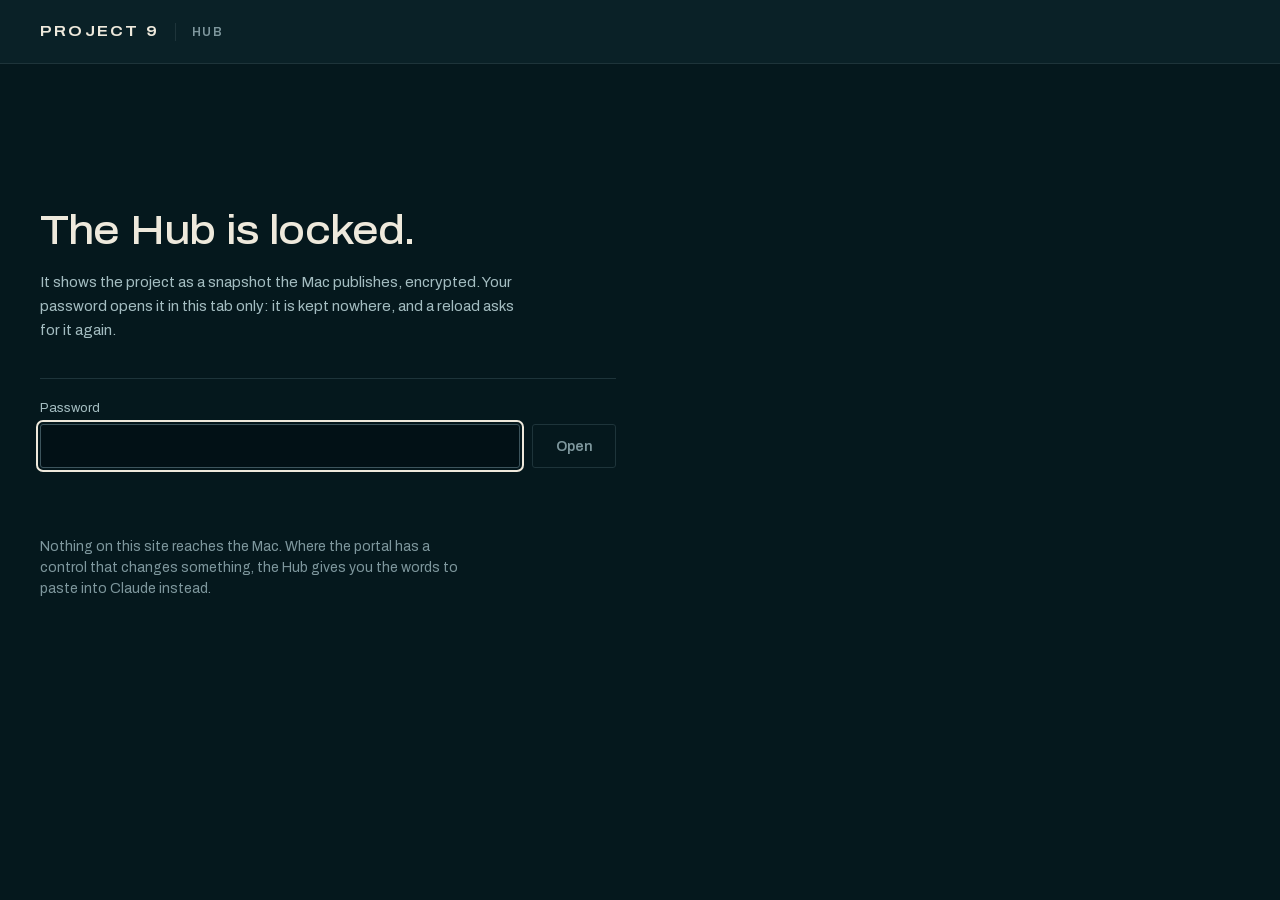
==== index.html @ afdf243c "Snapshot" ====
<!DOCTYPE html><html lang="en" class="hgs-qW_variable _78ed6G_variable"><head><meta charSet="utf-8"/><meta name="viewport" content="width=device-width, initial-scale=1"/><link rel="preload" href="/_next/static/media/53897e768d329f66-s.p.3t6q91iet4nsy.woff2" as="font" crossorigin="" type="font/woff2"/><link rel="preload" href="/_next/static/media/db545dba463279ae-s.p.1cp9-4nby68jc.woff2" as="font" crossorigin="" type="font/woff2"/><link rel="stylesheet" href="/_next/static/chunks/1y0lu0cxa2vn6.css" data-precedence="next"/><link rel="preload" as="script" fetchPriority="low" href="/_next/static/chunks/359_hc641qco7.js"/><script src="/_next/static/chunks/1sprwwo7b3nei.js" async=""></script><script src="/_next/static/chunks/0hztniv_ldvvz.js" async=""></script><script src="/_next/static/chunks/turbopack-2u1d16houkiyo.js" async=""></script><script src="/_next/static/chunks/2ngzwwqeitkk7.js" async=""></script><script src="/_next/static/chunks/3dd8td482qrr7.js" async=""></script><script src="/_next/static/chunks/1irrkbk91dotj.js" async=""></script><script src="/_next/static/chunks/3h-5w91hmt_3j.js" async=""></script><title>Project 9 Hub</title><meta name="robots" content="noindex, nofollow, nocache"/><meta name="googlebot" content="noindex, nofollow"/><meta name="next-size-adjust" content=""/><script src="/_next/static/chunks/0cz1d0mv5g_q7.js" noModule=""></script></head><body><div hidden=""><!--$--><!--/$--></div><!--$--><div class="hub-login"><header class="hub-login-bar"><span class="mark">PROJECT 9</span><span class="hub-login-kind">Hub</span></header><main class="hub-login-body"><h1 class="hub-login-title">The Hub is locked.</h1><p class="hub-login-lede">It shows the project as a snapshot the Mac publishes, encrypted. Your password opens it in this tab only: it is kept nowhere, and a reload asks for it again.</p><form class="hub-login-form"><div class="field"><label for="hub-password">Password</label><input id="hub-password" type="password" autofocus="" autoComplete="current-password" spellCheck="false" value=""/></div><button type="submit" class="btn hub-open" disabled="">Open</button></form><p id="hub-login-problem" class="hub-login-problem" role="alert"></p><p class="hub-login-foot">Nothing on this site reaches the Mac. Where the portal has a control that changes something, the Hub gives you the words to paste into Claude instead.</p></main></div><!--/$--><!--$--><!--/$--><script id="_R_">(globalThis["TURBOPACK"] || (globalThis["TURBOPACK"] = [])).push({"otherChunks":["static/chunks/359_hc641qco7.js","static/chunks/1sprwwo7b3nei.js","static/chunks/0hztniv_ldvvz.js"],"runtimeModuleIds":[94553]});</script><script src="/_next/static/chunks/359_hc641qco7.js" async=""></script><script>(self.__next_f=self.__next_f||[]).push([0])</script><script>self.__next_f.push([1,"1:\"$Sreact.fragment\"\n2:\"/_next/static/chunks/2ngzwwqeitkk7.js\"\n3:I[39756,[\"$2\"],\"default\"]\n4:I[37457,[\"$2\"],\"default\"]\n6:I[47257,[\"$2\"],\"ClientPageRoot\"]\n7:\"/_next/static/chunks/3dd8td482qrr7.js\"\n8:\"/_next/static/chunks/1irrkbk91dotj.js\"\n9:\"/_next/static/chunks/3h-5w91hmt_3j.js\"\na:I[31713,[\"$2\",\"$7\",\"$8\",\"$9\"],\"default\"]\nd:I[97367,[\"$2\"],\"OutletBoundary\"]\ne:\"$Sreact.suspense\"\n10:\"ViewportBoundary\"\n11:I[97367,[\"$2\"],\"$10\"]\n13:\"MetadataBoundary\"\n14:I[97367,[\"$2\"],\"$13\"]\n16:I[68027,[\"$2\"],\"default\",1]\n:HL[\"/_next/static/chunks/1y0lu0cxa2vn6.css\",\"style\"]\n:HL[\"/_next/static/media/53897e768d329f66-s.p.3t6q91iet4nsy.woff2\",\"font\",{\"crossOrigin\":\"\",\"type\":\"font/woff2\"}]\n:HL[\"/_next/static/media/db545dba463279ae-s.p.1cp9-4nby68jc.woff2\",\"font\",{\"crossOrigin\":\"\",\"type\":\"font/woff2\"}]\n5:[[\"children\",{\"s\":\"__PAGE__\",\"h\":512,\"d\":{\"r\":[\"$\",\"$1\",\"c\",{\"children\":[[\"$\",\"$L6\",null,{\"Component\":\"$a\",\"serverProvidedParams\":{\"searchParams\":{},\"params\":{},\"promises\":[\"$@b\",\"$@c\"]}}],[[\"$\",\"script\",\"script-0\",{\"src\":\"/_next/static/chunks/3dd8td482qrr7.js\",\"async\":true,\"nonce\":\"$undefined\"}],[\"$\",\"script\",\"script-1\",{\"src\":\"/_next/static/chunks/1irrkbk91dotj.js\",\"async\":true,\"nonce\":\"$undefined\"}],[\"$\",\"script\",\"script-2\",{\"src\":\"/_next/static/chunks/3h-5w91hmt_3j.js\",\"async\":true,\"nonce\":\"$undefined\"}]],[\"$\",\"$Ld\",null,{\"children\":[\"$\",\"$e\",null,{\"name\":\"Next.MetadataOutlet\",\"children\":\"$@f\"}]}]]}],\"p\":false,\"v\":null}}]]\n0:{\"P\":null,\"c\":[\"\",\"\"],\"q\":\"\",\"i\":false,\"t\":{\"t\":{\"s\":\"\",\"h\":528,\"d\":{\"r\":[\"$\",\"$1\",\"c\",{\"children\":[[[\"$\",\"link\",\"0\",{\"rel\":\"stylesheet\",\"href\":\"/_next/static/chunks/1y0lu0cxa2vn6.css\",\"precedence\":\"next\",\"crossOrigin\":\"$undefined\",\"nonce\":\"$undefined\"}],[\"$\",\"script\",\"script-0\",{\"src\":\"/_next/static/chunks/2ngzwwqeitkk7.js\",\"async\":true,\"nonce\":\"$undefined\"}]],[\"$\",\"html\",null,{\"lang\":\"en\",\"className\":\"hgs-qW_variable _78ed6G_variable\",\"children\":[\"$\",\"body\",null,{\"children\":[\"$\",\"$L3\",null,{\"parallelRouterKey\":\"children\",\"error\":\"$undefined\",\"errorStyles\":\"$undefined\",\"errorScripts\":\"$undefined\",\"template\":[\"$\",\"$L4\",null,{}],\"templateStyles\":\"$undefined\",\"templateScripts\":\"$undefined\",\"notFound\":[[[\"$\",\"title\",null,{\"children\":\"404: This page could not be found.\"}],[\"$\",\"div\",null,{\"style\":{\"fontFamily\":\"system-ui,\\\"Segoe UI\\\",Roboto,Helvetica,Arial,sans-serif,\\\"Apple Color Emoji\\\",\\\"Segoe UI Emoji\\\"\",\"height\":\"100vh\",\"textAlign\":\"center\",\"display\":\"flex\",\"flexDirection\":\"column\",\"alignItems\":\"center\",\"justifyContent\":\"center\"},\"children\":[\"$\",\"div\",null,{\"children\":[[\"$\",\"style\",null,{\"dangerouslySetInnerHTML\":{\"__html\":\"body{color:#000;background:#fff;margin:0}.next-error-h1{border-right:1px solid rgba(0,0,0,.3)}@media (prefers-color-scheme:dark){body{color:#fff;background:#000}.next-error-h1{border-right:1px solid rgba(255,255,255,.3)}}\"}}],[\"$\",\"h1\",null,{\"className\":\"next-error-h1\",\"style\":{\"display\":\"inline-block\",\"margin\":\"0 20px 0 0\",\"padding\":\"0 23px 0 0\",\"fontSize\":24,\"fontWeight\":500,\"verticalAlign\":\"top\",\"lineHeight\":\"49px\"},\"children\":404}],[\"$\",\"div\",null,{\"style\":{\"display\":\"inline-block\"},\"children\":[\"$\",\"h2\",null,{\"style\":{\"fontSize\":14,\"fontWeight\":400,\"lineHeight\":\"49px\",\"margin\":0},\"children\":\"This page could not be found.\"}]}]]}]}]],[]],\"forbidden\":\"$undefined\",\"unauthorized\":\"$undefined\"}]}]}]]}],\"p\":false,\"v\":null},\"c\":\"$Q5\"},\"h\":{\"r\":[\"$\",\"$1\",\"h\",{\"children\":[null,[\"$\",\"$L11\",null,{\"children\":\"$L12\"}],[\"$\",\"$L14\",null,{\"children\":[[\"$\",\"div\",null,{\"hidden\":true,\"children\":[\"$\",\"$e\",null,{\"name\":\"Next.Metadata\",\"children\":\"$L15\"}]}],null]}],[\"$\",\"meta\",null,{\"name\":\"next-size-adjust\",\"content\":\"\"}]]}],\"p\":false,\"v\":null}},\"m\":\"$undefined\",\"G\":[\"$16\",[[\"$\",\"link\",\"0\",{\"rel\":\"stylesheet\",\"href\":\"/_next/static/chunks/1y0lu0cxa2vn6.css\",\"precedence\":\"next\",\"crossOrigin\":\"$undefined\",\"nonce\":\"$undefined\"}]]],\"S\":true,\"r\":\"$undefined\",\"s\":\"$undefined\",\"a\":\"$undefined\",\"l\":\"$undefined\",\"p\":\"$undefined\",\"d\":\"$undefined\",\"b\":\"naLNfAwuNAhOZb008XaHN\"}\nb:{}\nc:\"$5:0:1:d:r:props:children:0:props:serverProvidedParams:params\"\n12:[[\"$\",\"meta\",\"0\",{\"charSet\":\"utf-8\"}],[\"$\",\"meta\",\"1\",{\"name\":\"viewport\",\"content\":\"width=device-width, initial-scale=1\"}]]\nf:null\n15:[[\"$\",\"title\",\"0\",{\"children\":\"Project 9 Hub\"}],[\"$\",\"meta\",\"1\",{\"name\":\"robots\",\"content\":\"noindex, nofollow, nocache\"}],[\"$\",\"meta\",\"2\",{\"name\":\"googlebot\",\"content\":\"noindex, nofollow\"}]]\n"])</script></body></html>
---- _next/static/chunks/1y0lu0cxa2vn6.css ----
@font-face{font-family:Archivo;font-style:normal;font-weight:100 900;font-stretch:62% 125%;font-display:swap;src:url(../media/2e482247ef29dcb9-s.3gj6ciom31zjc.woff2)format("woff2");unicode-range:U+102-103,U+110-111,U+128-129,U+168-169,U+1A0-1A1,U+1AF-1B0,U+300-301,U+303-304,U+308-309,U+323,U+329,U+1EA0-1EF9,U+20AB}@font-face{font-family:Archivo;font-style:normal;font-weight:100 900;font-stretch:62% 125%;font-display:swap;src:url(../media/068feab4deafcd0f-s.0_kz_z3o_slvt.woff2)format("woff2");unicode-range:U+100-2BA,U+2BD-2C5,U+2C7-2CC,U+2CE-2D7,U+2DD-2FF,U+304,U+308,U+329,U+1D00-1DBF,U+1E00-1E9F,U+1EF2-1EFF,U+2020,U+20A0-20AB,U+20AD-20C4,U+2113,U+2C60-2C7F,U+A720-A7FF}@font-face{font-family:Archivo;font-style:normal;font-weight:100 900;font-stretch:62% 125%;font-display:swap;src:url(../media/db545dba463279ae-s.p.1cp9-4nby68jc.woff2)format("woff2");unicode-range:U+??,U+131,U+152-153,U+2BB-2BC,U+2C6,U+2DA,U+2DC,U+304,U+308,U+329,U+2000-206F,U+20AC,U+2122,U+2191,U+2193,U+2212,U+2215,U+FEFF,U+FFFD}@font-face{font-family:Archivo Fallback;src:local(Arial);ascent-override:88.96%;descent-override:21.28%;line-gap-override:0.0%;size-adjust:98.7%}.hgs-qW_className{font-family:Archivo,Archivo Fallback;font-style:normal}.hgs-qW_variable{--font-ui:"Archivo", "Archivo Fallback"}
@font-face{font-family:JetBrains Mono;font-style:normal;font-weight:100 800;font-display:swap;src:url(../media/258bd0ab5fdd762a-s.2f7nqdagzwx2-.woff2)format("woff2");unicode-range:U+460-52F,U+1C80-1C8A,U+20B4,U+2DE0-2DFF,U+A640-A69F,U+FE2E-FE2F}@font-face{font-family:JetBrains Mono;font-style:normal;font-weight:100 800;font-display:swap;src:url(../media/99a2019bdfa8519b-s.176arc174-8zp.woff2)format("woff2");unicode-range:U+301,U+400-45F,U+490-491,U+4B0-4B1,U+2116}@font-face{font-family:JetBrains Mono;font-style:normal;font-weight:100 800;font-display:swap;src:url(../media/44e0cb21b0d052b7-s.0bp8oijd_gu96.woff2)format("woff2");unicode-range:U+370-377,U+37A-37F,U+384-38A,U+38C,U+38E-3A1,U+3A3-3FF}@font-face{font-family:JetBrains Mono;font-style:normal;font-weight:100 800;font-display:swap;src:url(../media/f9cd5a77d065db98-s.1fby2rem9ngyr.woff2)format("woff2");unicode-range:U+102-103,U+110-111,U+128-129,U+168-169,U+1A0-1A1,U+1AF-1B0,U+300-301,U+303-304,U+308-309,U+323,U+329,U+1EA0-1EF9,U+20AB}@font-face{font-family:JetBrains Mono;font-style:normal;font-weight:100 800;font-display:swap;src:url(../media/954d21e04331b2ae-s.0vfdmo25voy_0.woff2)format("woff2");unicode-range:U+100-2BA,U+2BD-2C5,U+2C7-2CC,U+2CE-2D7,U+2DD-2FF,U+304,U+308,U+329,U+1D00-1DBF,U+1E00-1E9F,U+1EF2-1EFF,U+2020,U+20A0-20AB,U+20AD-20C4,U+2113,U+2C60-2C7F,U+A720-A7FF}@font-face{font-family:JetBrains Mono;font-style:normal;font-weight:100 800;font-display:swap;src:url(../media/53897e768d329f66-s.p.3t6q91iet4nsy.woff2)format("woff2");unicode-range:U+??,U+131,U+152-153,U+2BB-2BC,U+2C6,U+2DA,U+2DC,U+304,U+308,U+329,U+2000-206F,U+20AC,U+2122,U+2191,U+2193,U+2212,U+2215,U+FEFF,U+FFFD}@font-face{font-family:JetBrains Mono Fallback;src:local(Arial);ascent-override:75.79%;descent-override:22.29%;line-gap-override:0.0%;size-adjust:134.59%}._78ed6G_className{font-family:JetBrains Mono,JetBrains Mono Fallback;font-style:normal}._78ed6G_variable{--font-mono:"JetBrains Mono", "JetBrains Mono Fallback"}
:root{--deck:#05181d;--deck-raised:#0a2127;--deck-sunk:#021116;--rule:#1e343a;--rule-strong:#3c545c;--ink:#eee9dc;--ink-2:#a4bdc1;--ink-3:#7e979d;--brass:#e6b557;--signal:#61eadf;--go:#89dea1;--coral:#ff786a;--bench:#77adc9;--brass-wash:#e6b5571a;--go-wash:#89dea11f;--coral-wash:#ff786a24;--veil:#ffffff0a;--veil-strong:#ffffff14;--ease:cubic-bezier(.16, 1, .3, 1);--bar:4rem;--gutter:2.5rem;--lightningcss-light: ;--lightningcss-dark:initial;color-scheme:dark}@supports (color:lab(0% 0 0)){:root{--deck:lab(6.8405% -5.72213 -6.26358);--deck-raised:lab(11.0907% -7.59466 -7.06673);--deck-sunk:lab(4.15105% -3.74855 -4.52243);--rule:lab(20.1403% -7.52454 -6.89949);--rule-strong:lab(34.077% -8.1334 -7.40327);--ink:lab(92.5495% .0293553 6.9167);--ink-2:lab(74.7172% -8.25009 -5.03043);--ink-3:lab(60.7889% -8.42258 -6.04823);--brass:lab(76.935% 10.681 53.9104);--signal:lab(85.1583% -40.8431 -6.56406);--go:lab(81.8432% -36.6979 21.7513);--coral:lab(67.0769% 52.5252 34.3715);--bench:lab(67.6955% -12.8153 -20.4393);--brass-wash:lab(76.935% 10.681 53.9104/.1);--go-wash:lab(81.8432% -36.6979 21.7513/.12);--coral-wash:lab(67.0769% 52.5252 34.3715/.14);--veil:lab(100% 0 0/.04);--veil-strong:lab(100% 0 0/.08)}}*,:before,:after{box-sizing:border-box}html{font-size:16px}body{background:var(--deck);min-height:100dvh;color:var(--ink);font:400 .875rem/1.5 var(--font-ui), system-ui, sans-serif;font-variant-numeric:tabular-nums lining-nums;-webkit-font-smoothing:antialiased;caret-color:var(--brass);scrollbar-color:var(--rule-strong) transparent;margin:0}::selection{background:var(--brass);color:var(--deck)}h1,h2,h3,p,ul,ol,pre,table,figure{margin:0}ul,ol{padding:0;list-style:none}button{font:inherit;color:inherit;cursor:pointer;background:0 0;border:0;padding:0}a{color:inherit;-webkit-text-decoration-color:var(--rule-strong);text-decoration-color:var(--rule-strong);text-underline-offset:.2em}a:hover{text-decoration-color:currentColor}:focus-visible{outline:2px solid var(--ink);outline-offset:2px;border-radius:2px}.mono{font-family:var(--font-mono), ui-monospace, monospace;font-size:.8125rem}.bar{z-index:10;height:var(--bar);background:var(--deck-raised);border-bottom:1px solid var(--rule);grid-template-columns:11rem 1fr 12rem;display:grid;position:sticky;top:0}.mark{padding-left:var(--gutter);letter-spacing:.16em;white-space:nowrap;align-items:center;font-size:.875rem;font-weight:700;font-stretch:118%;display:flex}.door-name .short,.door-state .short{display:none}.doors{grid-template-columns:repeat(6,minmax(0,1fr));display:grid;position:relative}.door{text-align:left;border-left:1px solid var(--rule);color:var(--ink-2);min-width:0;transition:background-color .16s var(--ease), color .16s var(--ease);flex-direction:column;justify-content:center;gap:.1rem;padding:0 1.25rem;display:flex}.door:last-of-type{border-right:1px solid var(--rule)}.door:hover{background:var(--veil);color:var(--ink)}.door[aria-selected=true]{color:var(--ink);background:var(--deck)}.door-name{letter-spacing:.11em;text-transform:uppercase;white-space:nowrap;font-size:.8125rem;font-weight:650}.door-state{color:var(--ink-3);white-space:nowrap;text-overflow:ellipsis;align-items:center;gap:.45rem;font-size:.8125rem;display:flex;overflow:hidden}.door[aria-selected=true] .door-state{color:var(--ink-2)}.door-key{color:var(--ink-3);margin-left:auto;font-size:.6875rem;font-weight:500}.door-top{align-items:baseline;display:flex}.marker{background:var(--ink);width:16.6667%;height:2px;transform:translateX(calc(var(--at) * 100%));transition:transform .28s var(--ease);position:absolute;bottom:-1px;left:0}.clock{padding-right:var(--gutter);color:var(--ink-2);white-space:nowrap;flex-direction:column;justify-content:center;align-items:flex-end;font-size:.8125rem;line-height:1.35;display:flex}.clock strong{color:var(--ink);margin-right:.35rem;font-size:.9375rem;font-weight:600}.dot{background:var(--ink-3);border-radius:50%;flex:none;width:.5rem;height:.5rem}.dot.brass{background:var(--brass)}.dot.go{background:var(--go)}.dot.coral{background:var(--coral);box-shadow:0 0 .5rem .05rem #ff786a8c;box-shadow:0 0 .5rem .05rem lab(67.0769% 52.5252 34.3715/.55)}.dot.live{background:var(--signal);animation:2.4s ease-in-out infinite pulse;box-shadow:0 0 .6rem .1rem #61eadf99;box-shadow:0 0 .6rem .1rem lab(85.1583% -40.8431 -6.56406/.6)}@keyframes pulse{50%{opacity:.45}}.deck{min-height:calc(100dvh - var(--bar));padding:2rem var(--gutter) 2.5rem;animation:cross .28s var(--ease)}.deck[data-from=left]{--shift:-3rem}.deck[data-from=right]{--shift:3rem}@keyframes cross{0%{transform:translateX(var(--shift,0));opacity:.35}}.h{letter-spacing:.1em;text-transform:uppercase;color:var(--ink);border-bottom:1px solid var(--rule);align-items:baseline;gap:.75rem;padding-bottom:.6rem;font-size:.8125rem;font-weight:650;display:flex}.h .count{letter-spacing:0;text-transform:none;color:var(--ink-3);font-weight:500}.h .aside{letter-spacing:0;text-transform:none;color:var(--ink-3);margin-left:auto;font-weight:400}.quiet{color:var(--ink-3)}.empty{color:var(--ink-2);text-wrap:pretty;max-width:62ch;padding:.9rem 0}.problem{border:1px solid var(--coral);background:var(--coral-wash);max-width:70ch;padding:1rem 1.25rem}.problem strong{color:var(--coral)}.tag{letter-spacing:.1em;text-transform:uppercase;white-space:nowrap;border:1px solid;border-radius:2px;align-items:center;height:1.375rem;padding:0 .5rem;font-size:.6875rem;font-weight:650;display:inline-flex}.tag.brass{color:var(--brass);background:var(--brass-wash)}.tag.go{color:var(--go);background:var(--go-wash)}.tag.coral{color:var(--coral);background:var(--coral-wash)}.tag.sim{color:var(--brass);border-style:dashed}.tag.live{color:var(--signal)}.tag.plain{color:var(--ink-2);border-color:var(--rule-strong)}.btn{border:1px solid var(--rule-strong);height:2.25rem;color:var(--ink);transition:background-color .15s var(--ease), border-color .15s var(--ease);border-radius:3px;justify-content:center;align-items:center;padding:0 .9rem;font-size:.8125rem;font-weight:600;display:inline-flex}.btn:hover{background:var(--veil);border-color:var(--ink-2)}.btn:active{background:var(--veil-strong)}.btn:disabled{color:var(--ink-3);border-color:var(--rule);cursor:default;background:0 0}.btn.small{height:1.75rem;padding:0 .6rem;font-size:.75rem}.btn[aria-pressed=true]{background:var(--ink);color:var(--deck);border-color:var(--ink)}table.t{border-collapse:collapse;width:100%}.t th,.t td{border-bottom:1px solid var(--rule);white-space:nowrap;text-align:left;padding:.5rem .75rem}.t th{letter-spacing:.04em;color:var(--ink-3);padding-top:.55rem;padding-bottom:.45rem;font-size:.75rem;font-weight:500}.t th:first-child,.t td:first-child{padding-left:0}.t th:last-child,.t td:last-child{padding-right:0}.t .r{text-align:right}.t tbody tr:hover td{background:var(--veil)}.t .wrap{white-space:normal;min-width:15rem}.t .soft{white-space:normal}.scroll-x{overflow-x:auto}.up{color:var(--go)}.down{color:var(--coral)}.band{margin:-2rem calc(-1 * var(--gutter)) 2rem;padding:.55rem var(--gutter);border-bottom:1px dashed var(--brass);background:var(--brass-wash);color:var(--ink);align-items:center;gap:.75rem;display:flex}.band.live{border-bottom:1px solid var(--signal);background:#61eadf14;background:lab(85.1583% -40.8431 -6.56406/.08)}.money-top{grid-template-columns:minmax(22rem,5fr) minmax(0,7fr);align-items:end;gap:3.5rem;padding:1rem 0 3.25rem;display:grid}.label-row{align-items:center;gap:.75rem;display:flex}.pnl-head{margin-bottom:.6rem}.label{letter-spacing:.1em;text-transform:uppercase;color:var(--ink-2);font-size:.8125rem;font-weight:600}.balance{flex-wrap:wrap;align-items:baseline;gap:.9rem;margin-top:.4rem;display:flex}.balance-figure{letter-spacing:-.035em;font-size:5.25rem;font-weight:500;font-stretch:112%;line-height:1}.balance-unit{color:var(--ink-2);font-size:1.25rem;font-weight:500}.no-figure{letter-spacing:-.02em;text-wrap:balance;margin-top:.5rem;font-size:2.5rem;font-weight:500;font-stretch:116%;line-height:1.15}.pnl{border-top:1px solid var(--rule);border-bottom:1px solid var(--rule);grid-template-columns:repeat(4,1fr);display:grid}.pnl>div{border-left:1px solid var(--rule);min-width:0;padding:1rem 1.25rem}.pnl>div:first-child{border-left:0;padding-left:0}.pnl-amount{letter-spacing:-.02em;white-space:nowrap;margin-top:.35rem;font-size:2rem;font-weight:500;font-stretch:108%;line-height:1.15}.pnl-share{margin-top:.1rem;font-size:.9375rem}.pnl-none{color:var(--ink-3);margin-top:.6rem;font-size:1.0625rem}.money-tables{grid-template-columns:minmax(0,1.15fr) minmax(0,1fr) minmax(0,1fr);gap:2.5rem;display:grid}.as-of{color:var(--ink-2);flex-wrap:wrap;align-items:baseline;gap:.35rem .75rem;margin-top:.6rem;display:flex}.pnl-note{letter-spacing:0;text-transform:none;color:var(--ink-3);margin-left:.75rem;font-weight:400}.pnl-span{color:var(--ink-3);min-height:1.125rem;margin-top:.3rem;font-size:.75rem}.money-accounts{margin-bottom:2.5rem}.accounts td{vertical-align:top}.accounts .account-name{font-weight:600}.accounts .note{color:var(--ink-3);max-width:64ch;margin-top:.15rem;font-size:.8125rem;line-height:1.45;display:block}.cycle{flex-wrap:wrap;align-items:baseline;gap:.15rem .7rem;display:flex}.kinds{vertical-align:middle;flex-wrap:wrap;gap:.35rem;margin-left:.6rem;display:inline-flex}.kinds .tag{height:1.25rem}.account-head{flex-wrap:wrap;align-items:center;gap:.3rem .6rem;display:flex}.account-head .kinds{margin-left:0}.table-note{color:var(--ink-3);text-wrap:pretty;max-width:62ch;margin-top:.6rem;font-size:.8125rem}.money-tests{margin-top:3rem}.tests-lede{color:var(--ink-2);text-wrap:pretty;max-width:78ch;padding:.9rem 0 .4rem}.money-tests-grid{grid-template-columns:minmax(0,7fr) minmax(0,5fr);align-items:start;gap:2.5rem;display:grid}.night{grid-template-columns:21rem minmax(0,1fr);align-items:start;gap:3rem;display:grid}.night.with-diff{grid-template-columns:minmax(0,1fr) minmax(0,1.15fr);gap:2.5rem}.night.with-diff>.stack:first-child{display:none}.stack>*+*{margin-top:2.25rem}.standby{border-top:1px solid var(--rule);border-bottom:1px solid var(--rule);margin-inline:-.75rem;padding:1.1rem .75rem 1.25rem}.standby[data-armed=true]{border-top:2px solid var(--brass);background:var(--brass-wash);padding-top:calc(1.1rem - 1px)}.standby-row{justify-content:space-between;align-items:center;gap:1rem;display:flex}.standby-title{letter-spacing:-.01em;font-size:1.375rem;font-weight:600;font-stretch:114%}.switch{border:1px solid var(--rule-strong);background:var(--deck-sunk);width:3.5rem;height:2rem;transition:background-color .18s var(--ease), border-color .18s var(--ease);border-radius:3px;flex:none;position:relative}.switch:after{content:"";background:var(--ink-2);width:1.5rem;height:1.5rem;transition:transform .18s var(--ease), background-color .18s var(--ease);border-radius:2px;position:absolute;top:.1875rem;left:.1875rem}.switch[aria-checked=true]{background:var(--brass);border-color:var(--brass)}.switch[aria-checked=true]:after{background:var(--deck);transform:translate(1.5rem)}.switch:disabled{opacity:.5;cursor:default}.standby p{color:var(--ink-2);text-wrap:pretty;margin-top:.75rem}.standby .actions{flex-wrap:wrap;gap:.5rem;margin-top:1rem;display:flex}.list li{border-bottom:1px solid var(--rule);gap:.6rem;padding:.6rem 0;display:flex}.list li .dot{margin-top:.45rem}.list li>span{overflow-wrap:anywhere;min-width:0}.backlog strong{font-weight:650}.night .shift-live{color:var(--ink-2);text-wrap:pretty;align-items:flex-start;gap:.5rem;max-width:62ch;margin-top:.6rem;display:flex}.night .shift-live .dot{margin-top:.4rem}.box{border:1px solid var(--rule-strong);border-radius:2px;flex:none;width:.875rem;height:.875rem;margin-top:.25rem}.timeline{gap:.5rem;padding:.9rem 0 1.1rem;display:flex;overflow-x:auto}.night-stop{text-align:left;border:1px solid var(--rule);min-width:7.5rem;color:var(--ink-2);transition:border-color .15s var(--ease), background-color .15s var(--ease);border-radius:3px;flex:none;padding:.55rem .75rem}.night-stop:hover{border-color:var(--ink-2)}.night-stop[aria-pressed=true]{border-color:var(--ink);color:var(--ink);background:var(--veil)}.night-stop strong{color:var(--ink);font-size:.9375rem;font-weight:600;display:block}.night .deck-title{text-wrap:balance;max-width:40ch}details.well{border:1px solid var(--rule)}details.well summary{cursor:pointer;padding:.6rem .9rem;font-size:.8125rem;font-weight:600}details.well summary:hover{background:var(--veil)}pre.well,details.well pre{background:var(--deck-sunk);font-family:var(--font-mono), ui-monospace, monospace;color:var(--ink-2);tab-size:4;padding:.9rem 1rem;font-size:.78125rem;line-height:1.55;overflow:auto}.diff{scroll-margin-top:calc(var(--bar) + 1rem);top:calc(var(--bar) + 2rem);max-height:calc(100dvh - var(--bar) - 4rem);border:1px solid var(--rule);flex-direction:column;display:flex;position:sticky}.diff header{border-bottom:1px solid var(--rule);background:var(--deck-raised);align-items:center;gap:.75rem;padding:.6rem .9rem;display:flex}.diff header strong{text-overflow:ellipsis;white-space:nowrap;font-weight:600;overflow:hidden}.diff header .btn{margin-left:auto}.diff pre{border:0;flex:1;margin:0}.diff .add{color:var(--go);background:var(--go-wash);display:block}.diff .del{color:var(--coral);background:var(--coral-wash);display:block}.diff .hunk{color:var(--ink-3);display:block}.diff .file{color:var(--ink);font-weight:600;display:block}.report{max-width:72ch;color:var(--ink);overflow-wrap:anywhere;font-size:.9375rem;line-height:1.65}.report>*+*{margin-top:.9rem}.report h1,.report h2,.report h3{margin-top:1.75rem;font-size:1.0625rem;font-weight:650}.report ol,.report ul{padding-left:1.4rem}.report ol{list-style:decimal}.report ul{list-style:outside}.report li+li{margin-top:.35rem}.report li::marker{color:var(--ink-3)}.report code,.backlog code{font-family:var(--font-mono), ui-monospace, monospace;background:var(--deck-sunk);border-radius:2px;padding:.1em .35em;font-size:.85em}.report table{border-collapse:collapse}.report th,.report td{border-bottom:1px solid var(--rule);text-align:left;padding:.4rem .9rem .4rem 0}.fixture-note{z-index:20;background:var(--coral);color:var(--deck);letter-spacing:.06em;padding:.4rem .7rem;font-size:.75rem;font-weight:700;position:fixed;bottom:1rem;right:1rem}.skeleton{background:var(--rule);border-radius:2px;width:14rem;max-width:60%;height:1rem;animation:1.6s ease-in-out infinite pulse}@media (max-width:1380px){.money-tables{grid-template-columns:minmax(0,1fr) minmax(0,1fr)}.money-tables>section{grid-column:1}.money-tables>section:last-child{grid-area:1/2/span 2}.balance-figure{font-size:4.5rem}}@media (max-width:1180px){:root{--gutter:1.5rem}.bar{grid-template-columns:8.5rem 1fr}.mark{letter-spacing:.1em;font-size:.8125rem}.clock{display:none}.door{padding:0 .8rem}.door-key{display:none}.money-top{grid-template-columns:minmax(0,1fr);align-items:start;gap:2rem;padding:0 0 2.5rem}.money-tables,.money-tests-grid{grid-template-columns:minmax(0,1fr);gap:2rem}.money-tables>section,.money-tables>section:last-child{grid-area:auto}.night,.night.with-diff{grid-template-columns:minmax(0,1fr);gap:2.25rem}.night.with-diff>.stack:first-child{display:block}.diff{max-height:70dvh;position:static}.balance-figure{font-size:4rem}}@media (max-width:760px){:root{--gutter:1rem;--bar:3.5rem}.bar{grid-template-columns:1fr}.mark{display:none}.door{text-align:center;align-items:center;padding:0 .25rem}.door-name{letter-spacing:.02em;font-size:.75rem;font-stretch:86%}.door-name .full{display:none}.door-name .short{display:inline}.door-top{justify-content:center}.band{align-items:flex-start}.door-state{justify-content:center;gap:.3rem;font-size:.6875rem}.door-state .full{display:none}.door-state .short{display:inline}.door-state .dot{width:.4rem;height:.4rem}.balance-figure{font-size:3rem}.no-figure{font-size:1.75rem}.pnl{grid-template-columns:1fr 1fr}.pnl>div{padding:.9rem 1rem}.pnl>div:nth-child(odd){border-left:0;padding-left:0}.pnl>div:nth-child(n+3){border-top:1px solid var(--rule)}.pnl-amount{font-size:1.5rem}.t .wrap{min-width:11rem}.t th,.t td{padding-left:.4rem;padding-right:.4rem}.h .aside{display:none}.deck-title{font-size:1.25rem}}@media (prefers-reduced-motion:reduce){*,:before,:after{transition:none!important;animation:none!important}}.joblog{border:1px solid var(--rule);margin-top:1rem}.joblog-head{background:var(--deck-raised);border-bottom:1px solid var(--rule);align-items:center;gap:.75rem;padding:.5rem .9rem;display:flex}.joblog-head .tag{margin-left:auto}.joblog pre{white-space:pre-wrap;overflow-wrap:anywhere;max-height:16rem;margin:0}.chart{margin:0}.chart figcaption{flex-wrap:wrap;align-items:baseline;gap:.4rem 1.5rem;padding-bottom:.6rem;display:flex}.chart figcaption strong{margin-left:.3rem;font-weight:600}.chart-date{min-width:6.5rem;font-weight:600}.chart svg{touch-action:pan-y;cursor:crosshair;border-top:1px solid var(--rule);border-bottom:1px solid var(--rule);width:100%;height:auto;display:block}.chart .grid{stroke:var(--rule);stroke-width:1px}.chart .grid.base{stroke:var(--rule-strong)}.chart .fold{stroke:var(--rule);stroke-width:1px;stroke-dasharray:2 4}.chart .axis{fill:var(--ink-3);font-size:11px;font-family:var(--font-ui)}.chart .line{fill:none;stroke-linejoin:round}.chart .line.strategy{stroke:var(--ink);stroke-width:1.75px}.chart .line.hold{stroke:var(--bench);stroke-width:1.5px}.chart .cross{stroke:var(--ink-2);stroke-width:1px}.chart .point.strategy{fill:var(--ink)}.chart .point.hold{fill:var(--bench)}.chart p{margin-top:.5rem}.key{vertical-align:middle;width:1rem;height:2px;margin-right:.45rem;display:inline-block}.key-strategy{background:var(--ink)}.key-hold{background:var(--bench)}.lab-head{flex-wrap:wrap;align-items:baseline;gap:1.25rem;margin-bottom:.25rem;display:flex}.deck-title{letter-spacing:-.012em;font-size:1.5rem;font-weight:600;font-stretch:114%;line-height:1.25}.matrix td,.matrix th{padding-left:.3rem;padding-right:.3rem}.matrix th.g{text-align:center;vertical-align:bottom;line-height:1.25}.matrix th.g b{color:var(--ink-2);font-size:.8125rem;font-weight:600;display:block}.matrix td.g{text-align:center}.matrix tr[aria-selected=true] td{background:var(--veil)}.matrix tbody tr{cursor:pointer}.cell{letter-spacing:.06em;white-space:nowrap;border-radius:2px;justify-content:center;align-items:center;min-width:3.4rem;height:1.5rem;padding:0 .3rem;font-size:.6875rem;font-weight:650;display:inline-flex}.cell.go{color:var(--go);background:var(--go-wash)}.cell.nogo{color:var(--coral);background:var(--coral-wash)}.cell.none{color:var(--ink-3);letter-spacing:0;font-weight:400}.rowbtn{text-align:left;font-weight:600}.rowbtn:hover{text-underline-offset:.2em;text-decoration:underline}.lab-detail{grid-template-columns:minmax(0,1.25fr) minmax(0,1fr);align-items:start;gap:3rem;margin-top:2.25rem;display:grid}.lab-lower{grid-template-columns:minmax(0,1.1fr) minmax(0,1fr) minmax(0,.9fr);align-items:start;gap:2.5rem;margin-top:2.5rem;display:grid}.verdict{color:var(--ink-2);flex-wrap:wrap;align-items:center;gap:.75rem;margin:.5rem 0 1.25rem;display:flex}.tall{max-height:22rem;overflow:auto}.grave li{border-bottom:1px solid var(--rule);padding:.9rem 0}.grave strong{font-weight:600}.grave ul{color:var(--ink-2);margin-top:.4rem}.grave ul li{border:0;padding:.15rem 0}.section-gap{margin-top:2.5rem}.data-top{grid-template-columns:minmax(0,1.5fr) minmax(0,1fr);align-items:start;gap:3rem;display:grid}.cover{grid-auto-columns:minmax(1px,1fr);grid-auto-flow:column;align-items:end;gap:2px;height:5.5rem;margin-top:1rem;display:grid}.cover i{background:var(--ink-2);min-width:1px;height:100%;display:block}.markets tbody tr{cursor:pointer}.markets tr[data-selected] td{background:var(--veil)}.markets tr[data-selected] .rowbtn{text-decoration:underline;-webkit-text-decoration-color:var(--ink-3);text-decoration-color:var(--ink-3);text-underline-offset:.2em}.stacked .unit{display:none}.markets .mk{width:1%}.cover i.gap{background:var(--brass)}.cover i.sealed{background:repeating-linear-gradient(135deg, var(--ink-3) 0 2px, transparent 2px 5px);outline:1px solid var(--ink-3);outline-offset:-1px}.cover-years{color:var(--ink-3);justify-content:space-between;margin-top:.35rem;font-size:.75rem;display:flex}.legend{color:var(--ink-2);flex-wrap:wrap;gap:.4rem 1.5rem;margin-top:.75rem;display:flex}.legend i{vertical-align:-.1rem;background:var(--ink-2);width:.75rem;height:.75rem;margin-right:.45rem;display:inline-block}.legend i.gap{background:var(--brass)}.legend i.sealed{background:repeating-linear-gradient(135deg, var(--ink-3) 0 2px, transparent 2px 5px);outline:1px solid var(--ink-3);outline-offset:-1px}.facts{border-collapse:collapse;width:100%}.facts th{text-align:left;color:var(--ink-3);border-bottom:1px solid var(--rule);white-space:nowrap;vertical-align:top;width:1%;padding:.45rem 1rem .45rem 0;font-weight:400}.facts td{border-bottom:1px solid var(--rule);padding:.45rem 0}.facts td.state{text-align:right;white-space:nowrap;padding-left:1rem}.state-word{letter-spacing:.1em;text-transform:uppercase;font-size:.6875rem;font-weight:650}.state-word.go{color:var(--go)}.state-word.brass{color:var(--brass)}.state-word.coral{color:var(--coral)}.state-word.quiet{color:var(--ink-3)}.data-lower{grid-template-columns:minmax(0,1fr) minmax(0,1fr);align-items:start;gap:3rem;margin-top:2.5rem;display:grid}.drop{border:1px dashed var(--rule-strong);text-align:center;color:var(--ink-2);transition:border-color .15s var(--ease), background-color .15s var(--ease);padding:1.5rem}.drop[data-over=true]{border-color:var(--ink);background:var(--veil);color:var(--ink)}.fields{grid-template-columns:repeat(4,minmax(0,1fr));gap:.75rem;margin:1rem 0;display:grid}.field label{color:var(--ink-3);margin-bottom:.25rem;font-size:.75rem;display:block}.field input,.field select{background:var(--deck-sunk);width:100%;height:2.25rem;color:var(--ink);font:inherit;border:1px solid var(--rule-strong);border-radius:3px;padding:0 .6rem}.field input::placeholder{color:var(--ink-3)}.field input:hover,.field select:hover{border-color:var(--ink-2)}.check-row{flex-wrap:wrap;align-items:end;gap:.75rem;margin-top:1rem;display:flex}.check-row .field{width:9.5rem}.confirm{flex-wrap:wrap;align-items:center;gap:.6rem;display:inline-flex}.result{border:1px solid var(--rule);margin-top:1rem;padding:.75rem 1rem}.result.good{border-color:var(--go);background:var(--go-wash)}.result.bad{border-color:var(--coral);background:var(--coral-wash)}.control{grid-template-columns:minmax(0,1.1fr) minmax(0,1fr);align-items:start;gap:2.75rem 3rem;display:grid}.state-word.live{color:var(--signal)}.control>.wide{grid-column:1/-1}.kill{border-top:1px solid var(--rule);border-bottom:1px solid var(--rule);grid-column:1/-1;margin-inline:-1rem;padding:1.25rem 1rem 1.4rem}.kill[data-set=true]{border-top:2px solid var(--coral);background:var(--coral-wash);padding-top:calc(1.25rem - 1px)}.kill-row{justify-content:space-between;align-items:center;gap:1.25rem 3rem;display:flex}.kill-title{letter-spacing:-.012em;scroll-margin-top:calc(var(--bar) + 1rem);align-items:center;gap:.7rem;font-size:1.5rem;font-weight:600;font-stretch:114%;line-height:1.25;display:flex}.kill-title:focus-visible{outline-offset:4px}.kill-title .dot{width:.625rem;height:.625rem}.kill p{color:var(--ink-2);text-wrap:pretty;max-width:72ch;margin-top:.5rem}.kill .problem{color:var(--ink)}.btn.kill-btn{height:2.75rem;color:var(--coral);border-color:var(--coral);flex:none;padding:0 1.25rem;font-size:.875rem}.btn.kill-btn:hover{background:var(--coral-wash);border-color:var(--coral)}.btn.kill-btn:active{background:#ff786a3d;background:lab(67.0769% 52.5252 34.3715/.24)}.btn.kill-btn:focus-visible{outline:2px solid var(--coral);outline-offset:3px;background:var(--coral-wash)}.btn.kill-btn:disabled{color:var(--ink-3);border-color:var(--rule);background:0 0}.btn.kill-confirm:not(:disabled){background:var(--coral-wash)}.kill-form{border-top:1px solid var(--rule);flex-wrap:wrap;align-items:flex-end;gap:.75rem;margin-top:1.25rem;padding-top:1.1rem;display:flex}.kill-form .field{flex:24rem;max-width:42rem}.kill-form .field label{color:var(--ink-2);margin-bottom:.35rem;font-size:.8125rem}.kill-form .field input{height:2.75rem;font-size:.9375rem}.kill-form .field input:focus-visible{outline-color:var(--coral)}.kill-form .btn:not(.kill-btn){height:2.75rem}.kill-problem{flex-basis:100%}.kill-facts{border-top:1px solid #ff786a59;border-top:1px solid lab(67.0769% 52.5252 34.3715/.35);grid-template-columns:minmax(0,1fr) minmax(0,1.1fr) minmax(0,1.1fr);gap:1.25rem 2.5rem;margin-top:1.1rem;padding-top:1.1rem;display:grid}.kill-facts .label{font-size:.75rem;display:block}.kill-facts .label+p{margin-top:.3rem}.kill-facts p+.label{margin-top:1rem}.kill-fact{color:var(--ink);font-size:.9375rem}.kill-fact strong{font-weight:600}.kill-reason{color:var(--ink);overflow-wrap:anywhere}.cmd{flex-wrap:wrap;align-items:center;gap:.5rem;margin-top:.5rem;display:flex}.cmd code,.inline-code{font-family:var(--font-mono), ui-monospace, monospace;background:var(--deck-sunk);color:var(--ink);border-radius:2px}.cmd code{border:1px solid var(--rule);padding:.35rem .6rem;font-size:.875rem}.inline-code{padding:.1em .35em;font-size:.85em}.limits .limit-name{color:var(--ink);display:block}.limits .note,.facts .note{color:var(--ink-3);max-width:58ch;margin-top:.15rem;font-size:.8125rem;line-height:1.45;display:block}.limits td{vertical-align:top}.limits .figure-cell{font-size:.9375rem;font-weight:500;font-stretch:108%}.limits th .tag{vertical-align:middle;height:1.25rem;margin-left:.4rem}.limits-equity td{border-top:1px solid var(--rule-strong)}.limits-now{color:var(--ink-2);text-wrap:pretty;max-width:72ch;margin-top:.75rem}.limits-problem{margin-top:.75rem}.limits .figure-cell .quiet{white-space:nowrap;font-size:.8125rem;font-weight:400;font-stretch:100%}.region-problem{margin-top:.9rem}.bar-problem{padding:1rem var(--gutter);border-bottom:1px solid var(--rule);background:var(--deck-raised)}.region-problem p+p{color:var(--ink-2);margin-top:.5rem}.region-problem .btn{margin-top:.85rem}.audit-scroll{max-height:34rem;overflow:auto}.audit thead th{z-index:1;background:var(--deck);position:sticky;top:0}.audit-tools{flex-wrap:wrap;gap:.75rem;margin:.9rem 0 .4rem;display:flex}.audit-tools .field{width:11rem}.audit td{vertical-align:top}.audit .audit-what{min-width:18rem;color:var(--ink-2);overflow-wrap:anywhere}.audit .mono-cell{font-family:var(--font-mono), ui-monospace, monospace;font-size:.78125rem}.audit tbody tr{cursor:pointer}.audit tr[aria-selected=true] td{background:var(--veil)}.pager{justify-content:flex-end;gap:.5rem;margin-top:.75rem;display:flex}.lines-caption{clip-path:inset(50%);white-space:nowrap;width:1px;height:1px;position:absolute;overflow:hidden}.lines[data-lined] .lines-caption{clip-path:none;white-space:normal;text-align:left;border-bottom:1px solid var(--rule);width:auto;height:auto;color:var(--ink-3);letter-spacing:.1em;text-transform:uppercase;padding-bottom:.4rem;font-size:.75rem;font-weight:650;display:block;position:static;overflow:visible}.lines[data-lined] thead{display:none}.lines[data-lined],.lines[data-lined] tbody{display:block}.lines[data-lined] tr{border-bottom:1px solid var(--rule);grid-template-columns:repeat(2,minmax(0,1fr));gap:.25rem 1.25rem;padding:.7rem 0;display:grid}.lines[data-lined] td{white-space:normal;text-align:right;overflow-wrap:anywhere;border:0;min-width:0;padding:0;display:flow-root}.lines[data-lined] td[data-label]:before{content:attr(data-label);float:left;color:var(--ink-3);letter-spacing:.04em;margin-right:.75rem;font-size:.75rem;font-weight:500;line-height:1.3125rem}.lines[data-lined] td.r[data-label]{overflow-wrap:normal;flex-wrap:wrap;justify-content:flex-end;align-items:baseline;column-gap:.75rem;display:flex}.lines[data-lined] td.r[data-label]:before{float:none;margin-right:auto}.lines[data-lined] .lead{text-align:left;grid-column:1/-1}.lanes[data-lined] .lead{grid-column:1}.lines[data-lined] tr:has(>.end)>.lead{grid-column:1}.lines[data-lined] .end,.lanes[data-lined] td:nth-child(2){text-align:right;grid-area:1/2}.lines[data-lined] .full,.lines[data-lined] .wrap{grid-column:1/-1}.lines[data-lined] .wrap{text-align:left;min-width:0}.lines[data-lined] .wrap[data-label]:before{float:none;margin:0 0 .05rem;display:block}.lines[data-lined] td.g{text-align:right}.lines[data-lined] .cycle{justify-content:flex-end;display:inline-flex}.lines[data-lined] td:not(.lead) .account-head{justify-content:flex-end}.lines[data-lined] tbody tr:hover td,.lines[data-lined] tr[aria-selected=true] td{background:0 0}.lines[data-lined] tbody tr:hover,.lines[data-lined] tr[aria-selected=true]{background:var(--veil)}@media (max-width:1180px){.lab-detail,.lab-lower,.data-top,.data-lower,.control{grid-template-columns:minmax(0,1fr);gap:2.25rem}.fields{grid-template-columns:repeat(2,minmax(0,1fr))}.kill-facts{grid-template-columns:minmax(0,1fr) minmax(0,1fr)}.kill-facts>:first-child{grid-column:1/-1}}@media (max-width:760px){.kill{padding-inline:var(--gutter);margin-inline:calc(-1 * var(--gutter))}.kill:not([data-set]) .kill-row{flex-direction:column;align-items:stretch}.kill-title{font-size:1.25rem}.kill-facts{grid-template-columns:minmax(0,1fr)}.kill-form .btn{flex:auto}.audit-tools .field{flex:8rem;width:auto}.limits .wrap{min-width:8rem}.limits th,.limits td{padding-inline:.4rem}.limits .figure-cell{font-size:.875rem;font-stretch:100%}.limits th .tag{width:fit-content;margin:.3rem 0 0 auto;display:flex}.audit thead{display:none}.audit,.audit tbody{display:block}.audit tr{border-bottom:1px solid var(--rule);grid-template-columns:auto 1fr auto;gap:.2rem .75rem;padding:.65rem 0;display:grid}.audit td{white-space:normal;border:0;padding:0}.audit td:nth-child(4),.audit td:nth-child(5){grid-column:1/-1}.audit .audit-what{min-width:0}.cover{gap:1px}.stacked thead{display:none}.stacked,.stacked tbody{display:block}.stacked tr{border-bottom:1px solid var(--rule);grid-template-columns:auto auto minmax(0,1fr);gap:.2rem 1rem;padding:.65rem 0;display:grid}.stacked tr[data-selected]{background:var(--veil)}.stacked td{text-align:left;white-space:normal;border:0;padding:0}.stacked tr[data-selected] td,.stacked tbody tr:hover td{background:0 0}.stacked tbody tr:hover{background:var(--veil)}.stacked .mk{overflow-wrap:anywhere;grid-column:1/-1;width:auto}.markets .mk{grid-column:1/3}.stacked .st{text-align:right;grid-area:1/3}.stacked .span{color:var(--ink-2);grid-area:2/1/auto/-1}.stacked td.r:not(.st){text-align:left;white-space:nowrap}.stacked .unit{color:var(--ink-3);display:inline}}
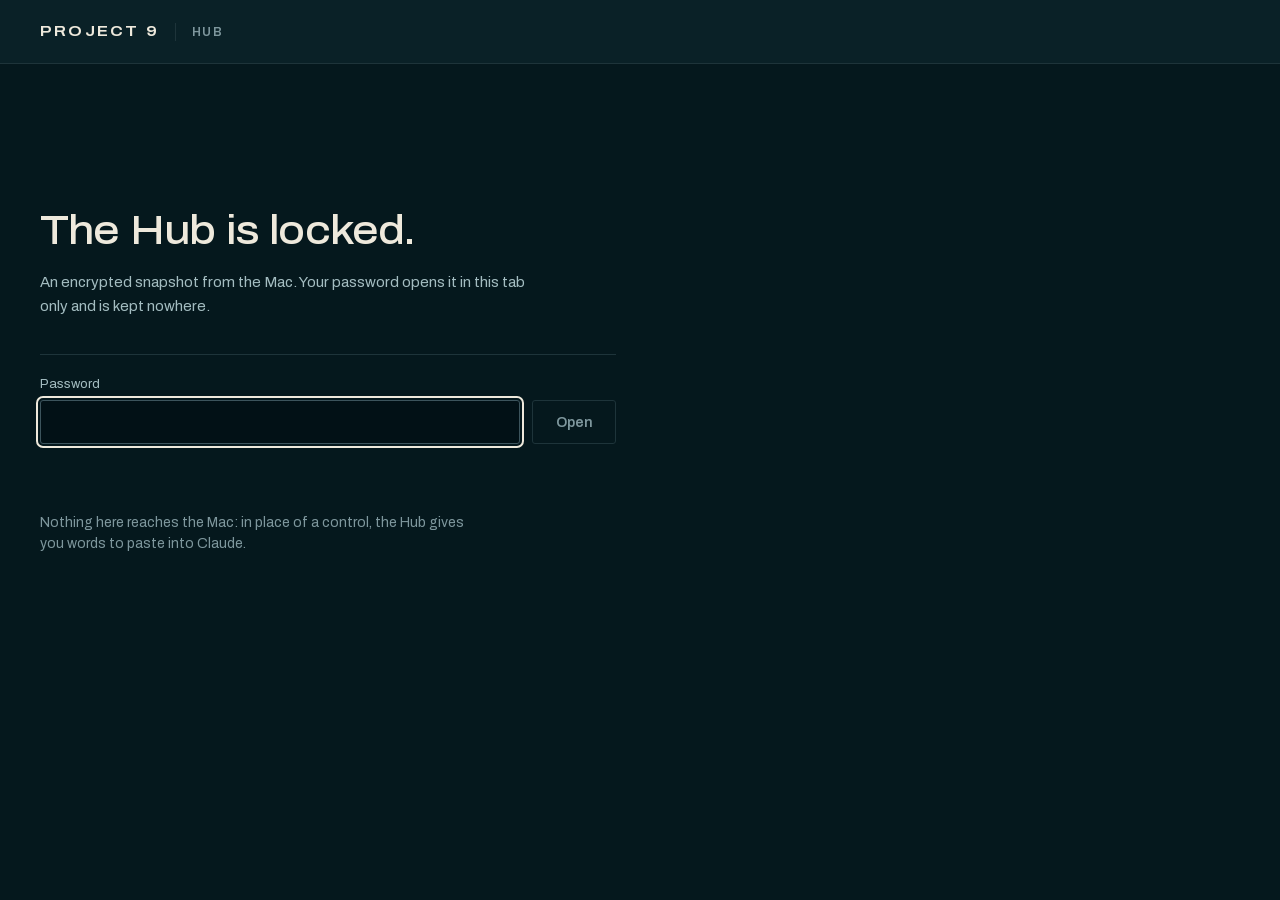
==== commit 5eef6655: "Snapshot" ====
--- a/index.html
+++ b/index.html
@@ -1 +1 @@
-<!DOCTYPE html><html lang="en" class="hgs-qW_variable _78ed6G_variable"><head><meta charSet="utf-8"/><meta name="viewport" content="width=device-width, initial-scale=1"/><link rel="preload" href="/_next/static/media/53897e768d329f66-s.p.3t6q91iet4nsy.woff2" as="font" crossorigin="" type="font/woff2"/><link rel="preload" href="/_next/static/media/db545dba463279ae-s.p.1cp9-4nby68jc.woff2" as="font" crossorigin="" type="font/woff2"/><link rel="stylesheet" href="/_next/static/chunks/1y0lu0cxa2vn6.css" data-precedence="next"/><link rel="preload" as="script" fetchPriority="low" href="/_next/static/chunks/359_hc641qco7.js"/><script src="/_next/static/chunks/1sprwwo7b3nei.js" async=""></script><script src="/_next/static/chunks/0hztniv_ldvvz.js" async=""></script><script src="/_next/static/chunks/turbopack-2u1d16houkiyo.js" async=""></script><script src="/_next/static/chunks/2ngzwwqeitkk7.js" async=""></script><script src="/_next/static/chunks/3dd8td482qrr7.js" async=""></script><script src="/_next/static/chunks/1irrkbk91dotj.js" async=""></script><script src="/_next/static/chunks/3h-5w91hmt_3j.js" async=""></script><title>Project 9 Hub</title><meta name="robots" content="noindex, nofollow, nocache"/><meta name="googlebot" content="noindex, nofollow"/><meta name="next-size-adjust" content=""/><script src="/_next/static/chunks/0cz1d0mv5g_q7.js" noModule=""></script></head><body><div hidden=""><!--$--><!--/$--></div><!--$--><div class="hub-login"><header class="hub-login-bar"><span class="mark">PROJECT 9</span><span class="hub-login-kind">Hub</span></header><main class="hub-login-body"><h1 class="hub-login-title">The Hub is locked.</h1><p class="hub-login-lede">It shows the project as a snapshot the Mac publishes, encrypted. Your password opens it in this tab only: it is kept nowhere, and a reload asks for it again.</p><form class="hub-login-form"><div class="field"><label for="hub-password">Password</label><input id="hub-password" type="password" autofocus="" autoComplete="current-password" spellCheck="false" value=""/></div><button type="submit" class="btn hub-open" disabled="">Open</button></form><p id="hub-login-problem" class="hub-login-problem" role="alert"></p><p class="hub-login-foot">Nothing on this site reaches the Mac. Where the portal has a control that changes something, the Hub gives you the words to paste into Claude instead.</p></main></div><!--/$--><!--$--><!--/$--><script id="_R_">(globalThis["TURBOPACK"] || (globalThis["TURBOPACK"] = [])).push({"otherChunks":["static/chunks/359_hc641qco7.js","static/chunks/1sprwwo7b3nei.js","static/chunks/0hztniv_ldvvz.js"],"runtimeModuleIds":[94553]});</script><script src="/_next/static/chunks/359_hc641qco7.js" async=""></script><script>(self.__next_f=self.__next_f||[]).push([0])</script><script>self.__next_f.push([1,"1:\"$Sreact.fragment\"\n2:\"/_next/static/chunks/2ngzwwqeitkk7.js\"\n3:I[39756,[\"$2\"],\"default\"]\n4:I[37457,[\"$2\"],\"default\"]\n6:I[47257,[\"$2\"],\"ClientPageRoot\"]\n7:\"/_next/static/chunks/3dd8td482qrr7.js\"\n8:\"/_next/static/chunks/1irrkbk91dotj.js\"\n9:\"/_next/static/chunks/3h-5w91hmt_3j.js\"\na:I[31713,[\"$2\",\"$7\",\"$8\",\"$9\"],\"default\"]\nd:I[97367,[\"$2\"],\"OutletBoundary\"]\ne:\"$Sreact.suspense\"\n10:\"ViewportBoundary\"\n11:I[97367,[\"$2\"],\"$10\"]\n13:\"MetadataBoundary\"\n14:I[97367,[\"$2\"],\"$13\"]\n16:I[68027,[\"$2\"],\"default\",1]\n:HL[\"/_next/static/chunks/1y0lu0cxa2vn6.css\",\"style\"]\n:HL[\"/_next/static/media/53897e768d329f66-s.p.3t6q91iet4nsy.woff2\",\"font\",{\"crossOrigin\":\"\",\"type\":\"font/woff2\"}]\n:HL[\"/_next/static/media/db545dba463279ae-s.p.1cp9-4nby68jc.woff2\",\"font\",{\"crossOrigin\":\"\",\"type\":\"font/woff2\"}]\n5:[[\"children\",{\"s\":\"__PAGE__\",\"h\":512,\"d\":{\"r\":[\"$\",\"$1\",\"c\",{\"children\":[[\"$\",\"$L6\",null,{\"Component\":\"$a\",\"serverProvidedParams\":{\"searchParams\":{},\"params\":{},\"promises\":[\"$@b\",\"$@c\"]}}],[[\"$\",\"script\",\"script-0\",{\"src\":\"/_next/static/chunks/3dd8td482qrr7.js\",\"async\":true,\"nonce\":\"$undefined\"}],[\"$\",\"script\",\"script-1\",{\"src\":\"/_next/static/chunks/1irrkbk91dotj.js\",\"async\":true,\"nonce\":\"$undefined\"}],[\"$\",\"script\",\"script-2\",{\"src\":\"/_next/static/chunks/3h-5w91hmt_3j.js\",\"async\":true,\"nonce\":\"$undefined\"}]],[\"$\",\"$Ld\",null,{\"children\":[\"$\",\"$e\",null,{\"name\":\"Next.MetadataOutlet\",\"children\":\"$@f\"}]}]]}],\"p\":false,\"v\":null}}]]\n0:{\"P\":null,\"c\":[\"\",\"\"],\"q\":\"\",\"i\":false,\"t\":{\"t\":{\"s\":\"\",\"h\":528,\"d\":{\"r\":[\"$\",\"$1\",\"c\",{\"children\":[[[\"$\",\"link\",\"0\",{\"rel\":\"stylesheet\",\"href\":\"/_next/static/chunks/1y0lu0cxa2vn6.css\",\"precedence\":\"next\",\"crossOrigin\":\"$undefined\",\"nonce\":\"$undefined\"}],[\"$\",\"script\",\"script-0\",{\"src\":\"/_next/static/chunks/2ngzwwqeitkk7.js\",\"async\":true,\"nonce\":\"$undefined\"}]],[\"$\",\"html\",null,{\"lang\":\"en\",\"className\":\"hgs-qW_variable _78ed6G_variable\",\"children\":[\"$\",\"body\",null,{\"children\":[\"$\",\"$L3\",null,{\"parallelRouterKey\":\"children\",\"error\":\"$undefined\",\"errorStyles\":\"$undefined\",\"errorScripts\":\"$undefined\",\"template\":[\"$\",\"$L4\",null,{}],\"templateStyles\":\"$undefined\",\"templateScripts\":\"$undefined\",\"notFound\":[[[\"$\",\"title\",null,{\"children\":\"404: This page could not be found.\"}],[\"$\",\"div\",null,{\"style\":{\"fontFamily\":\"system-ui,\\\"Segoe UI\\\",Roboto,Helvetica,Arial,sans-serif,\\\"Apple Color Emoji\\\",\\\"Segoe UI Emoji\\\"\",\"height\":\"100vh\",\"textAlign\":\"center\",\"display\":\"flex\",\"flexDirection\":\"column\",\"alignItems\":\"center\",\"justifyContent\":\"center\"},\"children\":[\"$\",\"div\",null,{\"children\":[[\"$\",\"style\",null,{\"dangerouslySetInnerHTML\":{\"__html\":\"body{color:#000;background:#fff;margin:0}.next-error-h1{border-right:1px solid rgba(0,0,0,.3)}@media (prefers-color-scheme:dark){body{color:#fff;background:#000}.next-error-h1{border-right:1px solid rgba(255,255,255,.3)}}\"}}],[\"$\",\"h1\",null,{\"className\":\"next-error-h1\",\"style\":{\"display\":\"inline-block\",\"margin\":\"0 20px 0 0\",\"padding\":\"0 23px 0 0\",\"fontSize\":24,\"fontWeight\":500,\"verticalAlign\":\"top\",\"lineHeight\":\"49px\"},\"children\":404}],[\"$\",\"div\",null,{\"style\":{\"display\":\"inline-block\"},\"children\":[\"$\",\"h2\",null,{\"style\":{\"fontSize\":14,\"fontWeight\":400,\"lineHeight\":\"49px\",\"margin\":0},\"children\":\"This page could not be found.\"}]}]]}]}]],[]],\"forbidden\":\"$undefined\",\"unauthorized\":\"$undefined\"}]}]}]]}],\"p\":false,\"v\":null},\"c\":\"$Q5\"},\"h\":{\"r\":[\"$\",\"$1\",\"h\",{\"children\":[null,[\"$\",\"$L11\",null,{\"children\":\"$L12\"}],[\"$\",\"$L14\",null,{\"children\":[[\"$\",\"div\",null,{\"hidden\":true,\"children\":[\"$\",\"$e\",null,{\"name\":\"Next.Metadata\",\"children\":\"$L15\"}]}],null]}],[\"$\",\"meta\",null,{\"name\":\"next-size-adjust\",\"content\":\"\"}]]}],\"p\":false,\"v\":null}},\"m\":\"$undefined\",\"G\":[\"$16\",[[\"$\",\"link\",\"0\",{\"rel\":\"stylesheet\",\"href\":\"/_next/static/chunks/1y0lu0cxa2vn6.css\",\"precedence\":\"next\",\"crossOrigin\":\"$undefined\",\"nonce\":\"$undefined\"}]]],\"S\":true,\"r\":\"$undefined\",\"s\":\"$undefined\",\"a\":\"$undefined\",\"l\":\"$undefined\",\"p\":\"$undefined\",\"d\":\"$undefined\",\"b\":\"naLNfAwuNAhOZb008XaHN\"}\nb:{}\nc:\"$5:0:1:d:r:props:children:0:props:serverProvidedParams:params\"\n12:[[\"$\",\"meta\",\"0\",{\"charSet\":\"utf-8\"}],[\"$\",\"meta\",\"1\",{\"name\":\"viewport\",\"content\":\"width=device-width, initial-scale=1\"}]]\nf:null\n15:[[\"$\",\"title\",\"0\",{\"children\":\"Project 9 Hub\"}],[\"$\",\"meta\",\"1\",{\"name\":\"robots\",\"content\":\"noindex, nofollow, nocache\"}],[\"$\",\"meta\",\"2\",{\"name\":\"googlebot\",\"content\":\"noindex, nofollow\"}]]\n"])</script></body></html>+<!DOCTYPE html><html lang="en" class="hgs-qW_variable _78ed6G_variable"><head><meta charSet="utf-8"/><meta name="viewport" content="width=device-width, initial-scale=1"/><link rel="preload" href="/_next/static/media/53897e768d329f66-s.p.3t6q91iet4nsy.woff2" as="font" crossorigin="" type="font/woff2"/><link rel="preload" href="/_next/static/media/db545dba463279ae-s.p.1cp9-4nby68jc.woff2" as="font" crossorigin="" type="font/woff2"/><link rel="stylesheet" href="/_next/static/chunks/18bv0pzx5kvby.css" data-precedence="next"/><link rel="stylesheet" href="/_next/static/chunks/0w8e4nnzmzifp.css" data-precedence="next"/><link rel="preload" as="script" fetchPriority="low" href="/_next/static/chunks/359_hc641qco7.js"/><script src="/_next/static/chunks/1sprwwo7b3nei.js" async=""></script><script src="/_next/static/chunks/0hztniv_ldvvz.js" async=""></script><script src="/_next/static/chunks/turbopack-2u1d16houkiyo.js" async=""></script><script src="/_next/static/chunks/2ngzwwqeitkk7.js" async=""></script><script src="/_next/static/chunks/25v994n3k2bdw.js" async=""></script><script src="/_next/static/chunks/12myrlmim8qg2.js" async=""></script><script src="/_next/static/chunks/1irrkbk91dotj.js" async=""></script><script src="/_next/static/chunks/2_68fgoexwi7u.js" async=""></script><title>Project 9 Hub</title><meta name="robots" content="noindex, nofollow, nocache"/><meta name="googlebot" content="noindex, nofollow"/><link rel="icon" href="/icon.svg?icon.3w3crmrkr2hfo.svg" sizes="any" type="image/svg+xml"/><meta name="next-size-adjust" content=""/><script src="/_next/static/chunks/0cz1d0mv5g_q7.js" noModule=""></script></head><body><div hidden=""><!--$--><!--/$--></div><!--$--><div class="hub-login"><header class="hub-login-bar"><span class="mark">PROJECT 9</span><span class="hub-login-kind">Hub</span></header><main class="hub-login-body"><h1 class="hub-login-title">The Hub is locked.</h1><p class="hub-login-lede">An encrypted snapshot from the Mac. Your password opens it in this tab only and is kept nowhere.</p><form class="hub-login-form"><div class="field"><label for="hub-password">Password</label><input id="hub-password" type="password" autofocus="" autoComplete="current-password" spellCheck="false" enterKeyHint="go" value=""/></div><button type="submit" class="btn hub-open" disabled="">Open</button></form><p id="hub-login-problem" class="hub-login-problem" role="alert"></p><p class="hub-login-foot">Nothing here reaches the Mac: in place of a control, the Hub gives you words to paste into Claude.</p></main></div><!--/$--><!--$--><!--/$--><script id="_R_">(globalThis["TURBOPACK"] || (globalThis["TURBOPACK"] = [])).push({"otherChunks":["static/chunks/359_hc641qco7.js","static/chunks/1sprwwo7b3nei.js","static/chunks/0hztniv_ldvvz.js"],"runtimeModuleIds":[94553]});</script><script src="/_next/static/chunks/359_hc641qco7.js" async=""></script><script>(self.__next_f=self.__next_f||[]).push([0])</script><script>self.__next_f.push([1,"1:\"$Sreact.fragment\"\n2:\"/_next/static/chunks/2ngzwwqeitkk7.js\"\n3:I[39756,[\"$2\"],\"default\"]\n4:I[37457,[\"$2\"],\"default\"]\n6:I[47257,[\"$2\"],\"ClientPageRoot\"]\n7:\"/_next/static/chunks/25v994n3k2bdw.js\"\n8:\"/_next/static/chunks/12myrlmim8qg2.js\"\n9:\"/_next/static/chunks/1irrkbk91dotj.js\"\na:\"/_next/static/chunks/2_68fgoexwi7u.js\"\nb:I[31713,[\"$2\",\"$7\",\"$8\",\"$9\",\"$a\"],\"default\"]\ne:I[97367,[\"$2\"],\"OutletBoundary\"]\nf:\"$Sreact.suspense\"\n11:\"ViewportBoundary\"\n12:I[97367,[\"$2\"],\"$11\"]\n14:\"MetadataBoundary\"\n15:I[97367,[\"$2\"],\"$14\"]\n17:I[68027,[\"$2\"],\"default\",1]\n:HL[\"/_next/static/chunks/18bv0pzx5kvby.css\",\"style\"]\n:HL[\"/_next/static/media/53897e768d329f66-s.p.3t6q91iet4nsy.woff2\",\"font\",{\"crossOrigin\":\"\",\"type\":\"font/woff2\"}]\n:HL[\"/_next/static/media/db545dba463279ae-s.p.1cp9-4nby68jc.woff2\",\"font\",{\"crossOrigin\":\"\",\"type\":\"font/woff2\"}]\n:HL[\"/_next/static/chunks/0w8e4nnzmzifp.css\",\"style\"]\n5:[[\"children\",{\"s\":\"__PAGE__\",\"h\":512,\"d\":{\"r\":[\"$\",\"$1\",\"c\",{\"children\":[[\"$\",\"$L6\",null,{\"Component\":\"$b\",\"serverProvidedParams\":{\"searchParams\":{},\"params\":{},\"promises\":[\"$@c\",\"$@d\"]}}],[[\"$\",\"link\",\"0\",{\"rel\":\"stylesheet\",\"href\":\"/_next/static/chunks/0w8e4nnzmzifp.css\",\"precedence\":\"next\",\"crossOrigin\":\"$undefined\",\"nonce\":\"$undefined\"}],[\"$\",\"script\",\"script-0\",{\"src\":\"/_next/static/chunks/25v994n3k2bdw.js\",\"async\":true,\"nonce\":\"$undefined\"}],[\"$\",\"script\",\"script-1\",{\"src\":\"/_next/static/chunks/12myrlmim8qg2.js\",\"async\":true,\"nonce\":\"$undefined\"}],[\"$\",\"script\",\"script-2\",{\"src\":\"/_next/static/chunks/1irrkbk91dotj.js\",\"async\":true,\"nonce\":\"$undefined\"}],[\"$\",\"script\",\"script-3\",{\"src\":\"/_next/static/chunks/2_68fgoexwi7u.js\",\"async\":true,\"nonce\":\"$undefined\"}]],[\"$\",\"$Le\",null,{\"children\":[\"$\",\"$f\",null,{\"name\":\"Next.MetadataOutlet\",\"children\":\"$@10\"}]}]]}],\"p\":false,\"v\":null}}]]\n0:{\"P\":null,\"c\":[\"\",\"\"],\"q\":\"\",\"i\":false,\"t\":{\"t\":{\"s\":\"\",\"h\":528,\"d\":{\"r\":[\"$\",\"$1\",\"c\",{\"children\":[[[\"$\",\"link\",\"0\",{\"rel\":\"stylesheet\",\"href\":\"/_next/static/chunks/18bv0pzx5kvby.css\",\"precedence\":\"next\",\"crossOrigin\":\"$undefined\",\"nonce\":\"$undefined\"}],[\"$\",\"script\",\"script-0\",{\"src\":\"/_next/static/chunks/2ngzwwqeitkk7.js\",\"async\":true,\"nonce\":\"$undefined\"}]],[\"$\",\"html\",null,{\"lang\":\"en\",\"className\":\"hgs-qW_variable _78ed6G_variable\",\"children\":[\"$\",\"body\",null,{\"children\":[\"$\",\"$L3\",null,{\"parallelRouterKey\":\"children\",\"error\":\"$undefined\",\"errorStyles\":\"$undefined\",\"errorScripts\":\"$undefined\",\"template\":[\"$\",\"$L4\",null,{}],\"templateStyles\":\"$undefined\",\"templateScripts\":\"$undefined\",\"notFound\":[[[\"$\",\"title\",null,{\"children\":\"404: This page could not be found.\"}],[\"$\",\"div\",null,{\"style\":{\"fontFamily\":\"system-ui,\\\"Segoe UI\\\",Roboto,Helvetica,Arial,sans-serif,\\\"Apple Color Emoji\\\",\\\"Segoe UI Emoji\\\"\",\"height\":\"100vh\",\"textAlign\":\"center\",\"display\":\"flex\",\"flexDirection\":\"column\",\"alignItems\":\"center\",\"justifyContent\":\"center\"},\"children\":[\"$\",\"div\",null,{\"children\":[[\"$\",\"style\",null,{\"dangerouslySetInnerHTML\":{\"__html\":\"body{color:#000;background:#fff;margin:0}.next-error-h1{border-right:1px solid rgba(0,0,0,.3)}@media (prefers-color-scheme:dark){body{color:#fff;background:#000}.next-error-h1{border-right:1px solid rgba(255,255,255,.3)}}\"}}],[\"$\",\"h1\",null,{\"className\":\"next-error-h1\",\"style\":{\"display\":\"inline-block\",\"margin\":\"0 20px 0 0\",\"padding\":\"0 23px 0 0\",\"fontSize\":24,\"fontWeight\":500,\"verticalAlign\":\"top\",\"lineHeight\":\"49px\"},\"children\":404}],[\"$\",\"div\",null,{\"style\":{\"display\":\"inline-block\"},\"children\":[\"$\",\"h2\",null,{\"style\":{\"fontSize\":14,\"fontWeight\":400,\"lineHeight\":\"49px\",\"margin\":0},\"children\":\"This page could not be found.\"}]}]]}]}]],[]],\"forbidden\":\"$undefined\",\"unauthorized\":\"$undefined\"}]}]}]]}],\"p\":false,\"v\":null},\"c\":\"$Q5\"},\"h\":{\"r\":[\"$\",\"$1\",\"h\",{\"children\":[null,[\"$\",\"$L12\",null,{\"children\":\"$L13\"}],[\"$\",\"$L15\",null,{\"children\":[[\"$\",\"div\",null,{\"hidden\":true,\"children\":[\"$\",\"$f\",null,{\"name\":\"Next.Metadata\",\"children\":\"$L16\"}]}],null]}],[\"$\",\"meta\",null,{\"name\":\"next-size-adjust\",\"content\":\"\"}]]}],\"p\":false,\"v\":null}},\"m\":\"$undefined\",\"G\":[\"$17\",[[\"$\",\"link\",\"0\",{\"rel\":\"stylesheet\",\"href\":\"/_next/static/chunks/18bv0pzx5kvby.css\",\"precedence\":\"next\",\"crossOrigin\":\"$undefined\",\"nonce\":\"$undefined\"}]]],\"S\":true,\"r\":\"$undefined\",\"s\":\"$undefined\",\"a\":\"$undefined\",\"l\":\"$undefined\",\"p\":\"$undefined\",\"d\":\"$undefined\",\"b\":\"99XRhjAneM8FxW81SNNcE\"}\nc:{}\nd:\"$5:0:1:d:r:props:children:0:props:serverProvidedParams:params\"\n13:[[\"$\",\"meta\",\"0\",{\"charSet\":\"utf-8\"}],[\"$\",\"meta\",\"1\",{\"name\":\"viewport\",\"content\":\"width=device-width, initial-scale=1\"}]]\n18:I[27201,[\"$2\"],\"IconMark\"]\n10:null\n16:[[\"$\",\"title\",\"0\",{\"children\":\"Project 9 Hub\"}],[\"$\",\"meta\",\"1\",{\"name\":\"robots\",\"content\":\"noindex, nofollow, nocache\"}],[\"$\",\"meta\",\"2\",{\"name\":\"googlebot\",\"content\":\"noindex, nofollow\"}],[\"$\",\"link\",\"3\",{\"rel\":\"icon\",\"href\":\"/icon.svg?icon.3w3crmrkr2hfo.svg\",\"sizes\":\"any\",\"type\":\"image/svg+xml\"}],[\"$\",\"$L18\",\"4\",{}]]\n"])</script></body></html>
--- a/_next/static/chunks/18bv0pzx5kvby.css
+++ b/_next/static/chunks/18bv0pzx5kvby.css
@@ -0,0 +1,3 @@
+@font-face{font-family:Archivo;font-style:normal;font-weight:100 900;font-stretch:62% 125%;font-display:swap;src:url(../media/2e482247ef29dcb9-s.3gj6ciom31zjc.woff2)format("woff2");unicode-range:U+102-103,U+110-111,U+128-129,U+168-169,U+1A0-1A1,U+1AF-1B0,U+300-301,U+303-304,U+308-309,U+323,U+329,U+1EA0-1EF9,U+20AB}@font-face{font-family:Archivo;font-style:normal;font-weight:100 900;font-stretch:62% 125%;font-display:swap;src:url(../media/068feab4deafcd0f-s.0_kz_z3o_slvt.woff2)format("woff2");unicode-range:U+100-2BA,U+2BD-2C5,U+2C7-2CC,U+2CE-2D7,U+2DD-2FF,U+304,U+308,U+329,U+1D00-1DBF,U+1E00-1E9F,U+1EF2-1EFF,U+2020,U+20A0-20AB,U+20AD-20C4,U+2113,U+2C60-2C7F,U+A720-A7FF}@font-face{font-family:Archivo;font-style:normal;font-weight:100 900;font-stretch:62% 125%;font-display:swap;src:url(../media/db545dba463279ae-s.p.1cp9-4nby68jc.woff2)format("woff2");unicode-range:U+??,U+131,U+152-153,U+2BB-2BC,U+2C6,U+2DA,U+2DC,U+304,U+308,U+329,U+2000-206F,U+20AC,U+2122,U+2191,U+2193,U+2212,U+2215,U+FEFF,U+FFFD}@font-face{font-family:Archivo Fallback;src:local(Arial);ascent-override:88.96%;descent-override:21.28%;line-gap-override:0.0%;size-adjust:98.7%}.hgs-qW_className{font-family:Archivo,Archivo Fallback;font-style:normal}.hgs-qW_variable{--font-ui:"Archivo", "Archivo Fallback"}
+@font-face{font-family:JetBrains Mono;font-style:normal;font-weight:100 800;font-display:swap;src:url(../media/258bd0ab5fdd762a-s.2f7nqdagzwx2-.woff2)format("woff2");unicode-range:U+460-52F,U+1C80-1C8A,U+20B4,U+2DE0-2DFF,U+A640-A69F,U+FE2E-FE2F}@font-face{font-family:JetBrains Mono;font-style:normal;font-weight:100 800;font-display:swap;src:url(../media/99a2019bdfa8519b-s.176arc174-8zp.woff2)format("woff2");unicode-range:U+301,U+400-45F,U+490-491,U+4B0-4B1,U+2116}@font-face{font-family:JetBrains Mono;font-style:normal;font-weight:100 800;font-display:swap;src:url(../media/44e0cb21b0d052b7-s.0bp8oijd_gu96.woff2)format("woff2");unicode-range:U+370-377,U+37A-37F,U+384-38A,U+38C,U+38E-3A1,U+3A3-3FF}@font-face{font-family:JetBrains Mono;font-style:normal;font-weight:100 800;font-display:swap;src:url(../media/f9cd5a77d065db98-s.1fby2rem9ngyr.woff2)format("woff2");unicode-range:U+102-103,U+110-111,U+128-129,U+168-169,U+1A0-1A1,U+1AF-1B0,U+300-301,U+303-304,U+308-309,U+323,U+329,U+1EA0-1EF9,U+20AB}@font-face{font-family:JetBrains Mono;font-style:normal;font-weight:100 800;font-display:swap;src:url(../media/954d21e04331b2ae-s.0vfdmo25voy_0.woff2)format("woff2");unicode-range:U+100-2BA,U+2BD-2C5,U+2C7-2CC,U+2CE-2D7,U+2DD-2FF,U+304,U+308,U+329,U+1D00-1DBF,U+1E00-1E9F,U+1EF2-1EFF,U+2020,U+20A0-20AB,U+20AD-20C4,U+2113,U+2C60-2C7F,U+A720-A7FF}@font-face{font-family:JetBrains Mono;font-style:normal;font-weight:100 800;font-display:swap;src:url(../media/53897e768d329f66-s.p.3t6q91iet4nsy.woff2)format("woff2");unicode-range:U+??,U+131,U+152-153,U+2BB-2BC,U+2C6,U+2DA,U+2DC,U+304,U+308,U+329,U+2000-206F,U+20AC,U+2122,U+2191,U+2193,U+2212,U+2215,U+FEFF,U+FFFD}@font-face{font-family:JetBrains Mono Fallback;src:local(Arial);ascent-override:75.79%;descent-override:22.29%;line-gap-override:0.0%;size-adjust:134.59%}._78ed6G_className{font-family:JetBrains Mono,JetBrains Mono Fallback;font-style:normal}._78ed6G_variable{--font-mono:"JetBrains Mono", "JetBrains Mono Fallback"}
+:root{--deck:#05181d;--deck-raised:#0a2127;--deck-sunk:#021116;--rule:#1e343a;--rule-strong:#3c545c;--ink:#eee9dc;--ink-2:#a4bdc1;--ink-3:#7e979d;--brass:#e6b557;--signal:#61eadf;--go:#89dea1;--coral:#ff786a;--bench:#77adc9;--brass-wash:#e6b5571a;--go-wash:#89dea11f;--coral-wash:#ff786a24;--veil:#ffffff0a;--veil-strong:#ffffff14;--ease:cubic-bezier(.16, 1, .3, 1);--bar:4rem;--gutter:2.5rem;--lightningcss-light: ;--lightningcss-dark:initial;color-scheme:dark}@supports (color:lab(0% 0 0)){:root{--deck:lab(6.8405% -5.72213 -6.26358);--deck-raised:lab(11.0907% -7.59466 -7.06673);--deck-sunk:lab(4.15105% -3.74855 -4.52243);--rule:lab(20.1403% -7.52454 -6.89949);--rule-strong:lab(34.077% -8.1334 -7.40327);--ink:lab(92.5495% .0293553 6.9167);--ink-2:lab(74.7172% -8.25009 -5.03043);--ink-3:lab(60.7889% -8.42258 -6.04823);--brass:lab(76.935% 10.681 53.9104);--signal:lab(85.1583% -40.8431 -6.56406);--go:lab(81.8432% -36.6979 21.7513);--coral:lab(67.0769% 52.5252 34.3715);--bench:lab(67.6955% -12.8153 -20.4393);--brass-wash:lab(76.935% 10.681 53.9104/.1);--go-wash:lab(81.8432% -36.6979 21.7513/.12);--coral-wash:lab(67.0769% 52.5252 34.3715/.14);--veil:lab(100% 0 0/.04);--veil-strong:lab(100% 0 0/.08)}}*,:before,:after{box-sizing:border-box}html{font-size:16px}body{background:var(--deck);min-height:100dvh;color:var(--ink);font:400 .875rem/1.5 var(--font-ui), system-ui, sans-serif;font-variant-numeric:tabular-nums lining-nums;-webkit-font-smoothing:antialiased;caret-color:var(--brass);scrollbar-color:var(--rule-strong) transparent;margin:0}::selection{background:var(--brass);color:var(--deck)}h1,h2,h3,p,ul,ol,pre,table,figure{margin:0}ul,ol{padding:0;list-style:none}button{font:inherit;color:inherit;cursor:pointer;background:0 0;border:0;padding:0}a{color:inherit;-webkit-text-decoration-color:var(--rule-strong);text-decoration-color:var(--rule-strong);text-underline-offset:.2em}a:hover{text-decoration-color:currentColor}:focus-visible{outline:2px solid var(--ink);outline-offset:2px;border-radius:2px}.mono{font-family:var(--font-mono), ui-monospace, monospace;font-size:.8125rem}.stamp,.whole{white-space:nowrap}.bar{z-index:10;height:var(--bar);background:var(--deck-raised);border-bottom:1px solid var(--rule);grid-template-columns:11rem 1fr 12rem;display:grid;position:sticky;top:0}.mark{padding-left:var(--gutter);letter-spacing:.16em;white-space:nowrap;align-items:center;font-size:.875rem;font-weight:700;font-stretch:118%;display:flex}.door-name .short,.door-state .short,.doors[data-short~=names] .door-name .full,.doors[data-short~=states] .door-state .full{display:none}.doors[data-short~=names] .door-name .short,.doors[data-short~=states] .door-state .short{display:inline}@media (760px<width<=1180px){@container doors not (min-width:853.25px){.doors:not([data-fit]) .door-name .full{display:none}.doors:not([data-fit]) .door-name .short{display:inline}}}@media not (max-width:1180px){@container doors not (min-width:977.5px){.doors:not([data-fit]) .door-name .full{display:none}.doors:not([data-fit]) .door-name .short{display:inline}}}.doors{grid-template-columns:repeat(6,minmax(0,1fr));display:grid;position:relative;container:doors/inline-size}.door{text-align:left;border-left:1px solid var(--rule);color:var(--ink-2);min-width:0;transition:background-color .16s var(--ease), color .16s var(--ease);flex-direction:column;justify-content:center;gap:.1rem;padding:0 1.25rem;display:flex}.door:last-of-type{border-right:1px solid var(--rule)}.door:hover{background:var(--veil);color:var(--ink)}.door[aria-selected=true]{color:var(--ink);background:var(--deck)}.door-name{letter-spacing:.11em;text-transform:uppercase;white-space:nowrap;font-size:.8125rem;font-weight:650}.door-state{color:var(--ink-3);white-space:nowrap;text-overflow:ellipsis;align-items:center;gap:.45rem;min-height:1lh;font-size:.8125rem;display:flex;overflow:hidden}.door[aria-selected=true] .door-state{color:var(--ink-2)}.door-key{color:var(--ink-3);margin-left:auto;font-size:.6875rem;font-weight:500}.door-top{align-items:baseline;display:flex}.door-state .skeleton{width:6rem}.marker{background:var(--ink);width:16.6667%;height:2px;transform:translateX(calc(var(--at) * 100%));transition:transform .28s var(--ease);position:absolute;bottom:-1px;left:0}.clock{padding-right:var(--gutter);color:var(--ink-2);white-space:nowrap;flex-direction:column;justify-content:center;align-items:flex-end;font-size:.8125rem;line-height:1.35;display:flex}.clock strong{color:var(--ink);margin-right:.35rem;font-size:.9375rem;font-weight:600}.bar-note{padding:.55rem var(--gutter);border-bottom:1px solid var(--coral);background:var(--coral-wash);color:var(--ink-2);text-wrap:pretty;font-size:.8125rem;line-height:1.45}.bar-note strong{color:var(--coral);margin-right:.2rem;font-weight:600}.dot{background:var(--ink-3);border-radius:50%;flex:none;width:.5rem;height:.5rem}.dot.brass{background:var(--brass)}.dot.go{background:var(--go)}.dot.coral{background:var(--coral);box-shadow:0 0 .5rem .05rem #ff786a8c;box-shadow:0 0 .5rem .05rem lab(67.0769% 52.5252 34.3715/.55)}.dot.live{background:var(--signal);animation:2.4s ease-in-out infinite pulse;box-shadow:0 0 .6rem .1rem #61eadf99;box-shadow:0 0 .6rem .1rem lab(85.1583% -40.8431 -6.56406/.6)}.dot.old,.old .dot:not(.coral){box-shadow:inset 0 0 0 1.5px var(--ink-3);background:0 0;animation:none}.old-panel{margin:1rem 0}.old-panel:first-child{margin-top:0}.old .up,.old .down:not([role=alert]){color:var(--ink-2)}.old .state-word:is(.go,.brass,.live),.old .lanes .tag.live{color:var(--ink-3)}.old .standby[data-armed=true]{border-top-color:var(--rule);background:0 0}.old .switch[aria-checked=true]{background:var(--ink-3);border-color:var(--ink-3)}@keyframes pulse{50%{opacity:.45}}.deck{min-height:calc(100dvh - var(--bar));padding:2rem var(--gutter) 2.5rem;animation:cross .28s var(--ease)}.deck[data-from=left]{--shift:-3rem}.deck[data-from=right]{--shift:3rem}@keyframes cross{0%{transform:translateX(var(--shift,0));opacity:.35}}.h{letter-spacing:.1em;text-transform:uppercase;color:var(--ink);border-bottom:1px solid var(--rule);align-items:baseline;gap:.75rem;padding-bottom:.6rem;font-size:.8125rem;font-weight:650;display:flex}.h .count{letter-spacing:0;text-transform:none;color:var(--ink-3);font-weight:500}.h .aside{letter-spacing:0;text-transform:none;color:var(--ink-3);margin-left:auto;font-weight:400}.quiet{color:var(--ink-3)}.empty{color:var(--ink-2);text-wrap:pretty;max-width:62ch;padding:.9rem 0}.problem{border:1px solid var(--coral);background:var(--coral-wash);max-width:70ch;padding:1rem 1.25rem}.problem strong{color:var(--coral)}.tag{letter-spacing:.1em;text-transform:uppercase;white-space:nowrap;border:1px solid;border-radius:2px;align-items:center;height:1.375rem;padding:0 .5rem;font-size:.6875rem;font-weight:650;display:inline-flex}.tag.brass{color:var(--brass);background:var(--brass-wash)}.tag.go{color:var(--go);background:var(--go-wash)}.tag.coral{color:var(--coral);background:var(--coral-wash)}.tag.sim{color:var(--brass);border-style:dashed}.tag.live{color:var(--signal)}.tag.plain{color:var(--ink-2);border-color:var(--rule-strong)}.btn{border:1px solid var(--rule-strong);height:2.25rem;color:var(--ink);transition:background-color .15s var(--ease), border-color .15s var(--ease);border-radius:3px;justify-content:center;align-items:center;padding:0 .9rem;font-size:.8125rem;font-weight:600;display:inline-flex}.btn:hover{background:var(--veil);border-color:var(--ink-2)}.btn:active{background:var(--veil-strong)}.btn:disabled{color:var(--ink-3);border-color:var(--rule);cursor:default;background:0 0}.btn.small{height:1.75rem;padding:0 .6rem;font-size:.75rem}.btn[aria-pressed=true]{background:var(--ink);color:var(--deck);border-color:var(--ink)}table.t{border-collapse:collapse;width:100%}.t th,.t td{border-bottom:1px solid var(--rule);white-space:nowrap;text-align:left;padding:.5rem .75rem}.t th{letter-spacing:.04em;color:var(--ink-3);padding-top:.55rem;padding-bottom:.45rem;font-size:.75rem;font-weight:500}.t th:first-child,.t td:first-child{padding-left:0}.t th:last-child,.t td:last-child{padding-right:0}.t .r{text-align:right}.t tbody tr:hover td{background:var(--veil)}.t .wrap{white-space:normal;min-width:15rem}.t .soft{white-space:normal}.scroll-x{overflow-x:auto}.up{color:var(--go)}.down{color:var(--coral)}.money-deck{display:contents}.band{margin:-2rem calc(-1 * var(--gutter)) 2rem;padding:.55rem var(--gutter);border-bottom:1px dashed var(--brass);background:var(--brass-wash);color:var(--ink);align-items:center;gap:.75rem;display:flex}.band.live{border-bottom:1px solid var(--signal);background:#61eadf14;background:lab(85.1583% -40.8431 -6.56406/.08)}.band.real-none{border-bottom:1px solid var(--rule);color:var(--ink-2);background:0 0}.band+.band{margin-top:-2rem}.money-top{grid-template-columns:minmax(22rem,5fr) minmax(0,7fr);align-items:end;gap:3.5rem;padding:1rem 0 3.25rem;display:grid}.label-row{align-items:center;gap:.75rem;display:flex}.pnl-head{margin-bottom:.6rem}.label{letter-spacing:.1em;text-transform:uppercase;color:var(--ink-2);font-size:.8125rem;font-weight:600}.balance{flex-wrap:wrap;align-items:baseline;gap:.9rem;margin-top:.4rem;display:flex}.balance-figure{letter-spacing:-.035em;font-size:5.25rem;font-weight:500;font-stretch:112%;line-height:1}.balance-unit{color:var(--ink-2);font-size:1.25rem;font-weight:500}.no-figure{letter-spacing:-.02em;text-wrap:balance;margin-top:.5rem;font-size:2.5rem;font-weight:500;font-stretch:116%;line-height:1.15}.pnl{border-top:1px solid var(--rule);border-bottom:1px solid var(--rule);grid-template-columns:repeat(4,1fr);display:grid}.pnl>div{border-left:1px solid var(--rule);min-width:0;padding:1rem 1.25rem}.pnl>div:first-child{border-left:0;padding-left:0}.pnl-amount{letter-spacing:-.02em;white-space:nowrap;margin-top:.35rem;font-size:2rem;font-weight:500;font-stretch:108%;line-height:1.15}.pnl-share{margin-top:.1rem;font-size:.9375rem}.pnl-none{color:var(--ink-3);margin-top:.6rem;font-size:1.0625rem}.money-tables{grid-template-columns:minmax(0,1.15fr) minmax(0,1fr) minmax(0,1fr);gap:2.5rem;display:grid}.as-of{color:var(--ink-2);flex-wrap:wrap;align-items:baseline;gap:.35rem .75rem;margin-top:.6rem;display:flex}.pnl-note{letter-spacing:0;text-transform:none;color:var(--ink-3);margin-left:.75rem;font-weight:400}.pnl-span{color:var(--ink-3);min-height:1.125rem;margin-top:.3rem;font-size:.75rem}.money-accounts{margin-bottom:2.5rem}.accounts td{vertical-align:top}.accounts .account-name{font-weight:600}.accounts .note{color:var(--ink-3);max-width:64ch;margin-top:.15rem;font-size:.8125rem;line-height:1.45;display:block}.cycle{flex-wrap:wrap;align-items:baseline;gap:.15rem .7rem;display:flex}.kinds{vertical-align:middle;flex-wrap:wrap;gap:.35rem;margin-left:.6rem;display:inline-flex}.kinds .tag{height:1.25rem}.account-head{flex-wrap:wrap;align-items:center;gap:.3rem .6rem;display:flex}.account-head .kinds{margin-left:0}.table-note{color:var(--ink-3);text-wrap:pretty;max-width:62ch;margin-top:.6rem;font-size:.8125rem}.money-tests{margin-top:3rem}.tests-lede{color:var(--ink-2);text-wrap:pretty;max-width:78ch;padding:.9rem 0 .4rem}.money-tests-grid{grid-template-columns:minmax(0,7fr) minmax(0,5fr);align-items:start;gap:2.5rem;display:grid}.basket-parts,.basket-parts h3.h:not(:first-child){margin-top:2.25rem}.night{grid-template-columns:21rem minmax(0,1fr);align-items:start;gap:3rem;display:grid}.night.with-diff{grid-template-columns:minmax(0,1fr) minmax(0,1.15fr);gap:2.5rem}.night.with-diff>.stack:first-child{display:none}.stack>*+*{margin-top:2.25rem}.standby{border-top:1px solid var(--rule);border-bottom:1px solid var(--rule);margin-inline:-.75rem;padding:1.1rem .75rem 1.25rem}.standby[data-armed=true]{border-top:2px solid var(--brass);background:var(--brass-wash);padding-top:calc(1.1rem - 1px)}.standby-row{justify-content:space-between;align-items:center;gap:1rem;display:flex}.standby-title{letter-spacing:-.01em;font-size:1.375rem;font-weight:600;font-stretch:114%}.switch{border:1px solid var(--rule-strong);background:var(--deck-sunk);width:3.5rem;height:2rem;transition:background-color .18s var(--ease), border-color .18s var(--ease);border-radius:3px;flex:none;position:relative}.switch:after{content:"";background:var(--ink-2);width:1.5rem;height:1.5rem;transition:transform .18s var(--ease), background-color .18s var(--ease);border-radius:2px;position:absolute;top:.1875rem;left:.1875rem}.switch[aria-checked=true]{background:var(--brass);border-color:var(--brass)}.switch[aria-checked=true]:after{background:var(--deck);transform:translate(1.5rem)}.switch:disabled{opacity:.5;cursor:default}.standby p{color:var(--ink-2);text-wrap:pretty;margin-top:.75rem}.standby .actions{flex-wrap:wrap;gap:.5rem;margin-top:1rem;display:flex}.list li{border-bottom:1px solid var(--rule);gap:.6rem;padding:.6rem 0;display:flex}.list li .dot{margin-top:.45rem}.list li>span{overflow-wrap:anywhere;min-width:0}.backlog strong{font-weight:650}.night .shift-live{color:var(--ink-2);text-wrap:pretty;align-items:flex-start;gap:.5rem;max-width:62ch;margin-top:.6rem;display:flex}.night .shift-live .dot{margin-top:.4rem}.box{border:1px solid var(--rule-strong);border-radius:2px;flex:none;width:.875rem;height:.875rem;margin-top:.25rem}.timeline{gap:.5rem;padding:.9rem 0 1.1rem;display:flex;overflow-x:auto}.night-stop{text-align:left;border:1px solid var(--rule);min-width:7.5rem;color:var(--ink-2);transition:border-color .15s var(--ease), background-color .15s var(--ease);border-radius:3px;flex:none;padding:.55rem .75rem}.night-stop:hover{border-color:var(--ink-2)}.night-stop[aria-pressed=true]{border-color:var(--ink);color:var(--ink);background:var(--veil)}.night-stop strong{color:var(--ink);font-size:.9375rem;font-weight:600;display:block}.night .deck-title{text-wrap:balance;max-width:40ch}details.well{border:1px solid var(--rule)}details.well summary{cursor:pointer;padding:.6rem .9rem;font-size:.8125rem;font-weight:600}details.well summary:hover{background:var(--veil)}pre.well,details.well pre{background:var(--deck-sunk);font-family:var(--font-mono), ui-monospace, monospace;color:var(--ink-2);tab-size:4;padding:.9rem 1rem;font-size:.78125rem;line-height:1.55;overflow:auto}.diff{scroll-margin-top:calc(var(--bar) + 1rem);top:calc(var(--bar) + 2rem);max-height:calc(100dvh - var(--bar) - 4rem);border:1px solid var(--rule);flex-direction:column;display:flex;position:sticky}.diff header{border-bottom:1px solid var(--rule);background:var(--deck-raised);align-items:center;gap:.75rem;padding:.6rem .9rem;display:flex}.diff header strong{text-overflow:ellipsis;white-space:nowrap;font-weight:600;overflow:hidden}.diff header .btn{margin-left:auto}.diff pre{border:0;flex:1;margin:0}.diff .add{color:var(--go);background:var(--go-wash);display:block}.diff .del{color:var(--coral);background:var(--coral-wash);display:block}.diff .hunk{color:var(--ink-3);display:block}.diff .file{color:var(--ink);font-weight:600;display:block}.report{max-width:72ch;color:var(--ink);overflow-wrap:anywhere;font-size:.9375rem;line-height:1.65}.report>*+*,.report-part>*+*{margin-top:.9rem}.report h1,.report h2,.report h3{margin-top:1.75rem;font-size:1.0625rem;font-weight:650}.report ol,.report ul{padding-left:1.4rem}.report ol{list-style:decimal}.report ul{list-style:outside}.report li+li{margin-top:.35rem}.report li::marker{color:var(--ink-3)}.report code,.backlog code{font-family:var(--font-mono), ui-monospace, monospace;background:var(--deck-sunk);border-radius:2px;padding:.1em .35em;font-size:.85em}.report table{border-collapse:collapse}.report th,.report td{border-bottom:1px solid var(--rule);text-align:left;padding:.4rem .9rem .4rem 0}.fixture-note{z-index:20;background:var(--coral);color:var(--deck);letter-spacing:.06em;padding:.4rem .7rem;font-size:.75rem;font-weight:700;position:fixed;bottom:1rem;right:1rem}.skeleton{background:var(--rule);border-radius:2px;width:14rem;max-width:60%;height:1rem;animation:1.6s ease-in-out infinite pulse}@media (max-width:1380px){.money-tables{grid-template-columns:minmax(0,1fr) minmax(0,1fr)}.money-tables>section{grid-column:1}.money-tables>section:last-child{grid-area:1/2/span 2}.balance-figure{font-size:4.5rem}}@media (max-width:1180px){:root{--gutter:1.5rem}.bar{grid-template-columns:8.5rem 1fr}.mark{letter-spacing:.1em;font-size:.8125rem}.clock{display:none}.door{padding:0 .8rem}.door-key{display:none}.money-top{grid-template-columns:minmax(0,1fr);align-items:start;gap:2rem;padding:0 0 2.5rem}.money-tables,.money-tests-grid{grid-template-columns:minmax(0,1fr);gap:2rem}.money-tables>section,.money-tables>section:last-child{grid-area:auto}.night,.night.with-diff{flex-direction:column;align-items:stretch;gap:2.25rem;display:flex}.night>.stack:first-child,.night.with-diff>.stack:first-child{display:contents}.night>.stack:first-child>*{margin-top:0}.night>.stack:last-child{order:1}.night>.diff{order:2}.night .night-backlog{order:3}.diff{max-height:70dvh;position:static}.balance-figure{font-size:4rem}}@media (max-width:760px){:root{--gutter:1rem;--bar:3.5rem}.bar{grid-template-columns:1fr}.mark{display:none}.door{text-align:center;align-items:center;padding:0 .25rem}.door-name{letter-spacing:.02em;font-size:.75rem;font-stretch:86%}.door-name .full{display:none}.door-name .short{display:inline}.door-top{justify-content:center}.band{align-items:flex-start}.band.live{flex-wrap:wrap;align-items:center;row-gap:.4rem}.band.live>span:last-child{flex:100%}.door-state{justify-content:center;gap:.3rem;font-size:.6875rem}.door-state .full{display:none}.door-state .short{display:inline}.door-state .dot{width:.4rem;height:.4rem}.door-state .skeleton{width:2.5rem}.balance-figure{font-size:3rem}.no-figure{font-size:1.75rem}.pnl{grid-template-columns:1fr 1fr}.pnl>div{padding:.9rem 1rem}.pnl>div:nth-child(odd){border-left:0;padding-left:0}.pnl>div:nth-child(n+3){border-top:1px solid var(--rule)}.pnl-amount{font-size:1.5rem}.t .wrap{min-width:11rem}.t th,.t td{padding-left:.4rem;padding-right:.4rem}.h .aside{display:none}.h .aside.old-aside{display:inline}.h:has(.old-aside){flex-wrap:wrap;row-gap:.25rem}.deck-title{font-size:1.25rem}}@media (prefers-reduced-motion:reduce){*,:before,:after{transition:none!important;animation:none!important}}.joblog{border:1px solid var(--rule);margin-top:1rem}.joblog-head{background:var(--deck-raised);border-bottom:1px solid var(--rule);flex-wrap:wrap;align-items:center;gap:.25rem .75rem;padding:.5rem .9rem;display:flex}.joblog-head .tag{margin-left:auto}.joblog pre{white-space:pre-wrap;overflow-wrap:anywhere;max-height:16rem;margin:0}.chart{margin:0}.chart figcaption{flex-wrap:wrap;align-items:baseline;gap:.4rem 1.5rem;padding-bottom:.6rem;display:flex}.chart figcaption strong{margin-left:.3rem;font-weight:600}.chart-date{min-width:6.5rem;font-weight:600}.chart svg{touch-action:pan-y;cursor:crosshair;border-top:1px solid var(--rule);border-bottom:1px solid var(--rule);width:100%;height:auto;display:block}.chart .grid{stroke:var(--rule);stroke-width:1px}.chart .grid.base{stroke:var(--rule-strong)}.chart .fold{stroke:var(--rule);stroke-width:1px;stroke-dasharray:2 4}.chart .axis{fill:var(--ink-3);font-size:11px;font-family:var(--font-ui)}.chart .line{fill:none;stroke-linejoin:round}.chart .line.strategy{stroke:var(--ink);stroke-width:1.75px}.chart .line.hold{stroke:var(--bench);stroke-width:1.5px}.chart .cross{stroke:var(--ink-2);stroke-width:1px}.chart .point.strategy{fill:var(--ink)}.chart .point.hold{fill:var(--bench)}.chart p{margin-top:.5rem}.key{vertical-align:middle;width:1rem;height:2px;margin-right:.45rem;display:inline-block}.key-strategy{background:var(--ink)}.key-hold{background:var(--bench)}.lab-head{flex-wrap:wrap;align-items:baseline;gap:1.25rem;margin-bottom:.25rem;display:flex}.deck-title{letter-spacing:-.012em;font-size:1.5rem;font-weight:600;font-stretch:114%;line-height:1.25}.matrix td,.matrix th{padding-left:.3rem;padding-right:.3rem}.matrix th.g{text-align:center;vertical-align:bottom;line-height:1.25}.matrix th.g b{color:var(--ink-2);font-size:.8125rem;font-weight:600;display:block}.matrix td.g{text-align:center}.matrix tr[aria-selected=true] td{background:var(--veil)}.matrix tbody tr{cursor:pointer}.cell{letter-spacing:.06em;white-space:nowrap;border-radius:2px;justify-content:center;align-items:center;min-width:3.4rem;height:1.5rem;padding:0 .3rem;font-size:.6875rem;font-weight:650;display:inline-flex}.cell.go{color:var(--go);background:var(--go-wash)}.cell.nogo{color:var(--coral);background:var(--coral-wash)}.cell.none{color:var(--ink-3);letter-spacing:0;font-weight:400}.rowbtn{text-align:left;font-weight:600}.rowbtn:hover{text-underline-offset:.2em;text-decoration:underline}.lab-detail{grid-template-columns:minmax(0,1.25fr) minmax(0,1fr);align-items:start;gap:3rem;margin-top:2.25rem;display:grid}.lab-lower{grid-template-columns:minmax(0,1.1fr) minmax(0,1fr) minmax(0,.9fr);align-items:start;gap:2.5rem;margin-top:2.5rem;display:grid}.verdict{color:var(--ink-2);flex-wrap:wrap;align-items:center;gap:.75rem;margin:.5rem 0 1.25rem;display:flex}.leg-words{max-width:68ch;margin:.25rem 0 .5rem}.leg-words p{color:var(--ink-2);text-wrap:pretty;margin:0 0 .6rem}.leg-words p:first-child{color:var(--ink)}.leg-note{color:var(--ink-2);text-wrap:pretty;max-width:62ch;margin:.25rem 0 .75rem}details.why{max-width:62ch;color:var(--ink-2);font-size:.875rem;line-height:1.5}details.why>summary{cursor:pointer;min-height:2.75rem;color:var(--ink-3);text-decoration:underline;-webkit-text-decoration-color:var(--rule);text-decoration-color:var(--rule);text-underline-offset:.3em;align-items:center;list-style:none;display:inline-flex}details.why>summary::-webkit-details-marker{display:none}details.why>summary:hover,details.why[open]>summary{color:var(--ink-2);-webkit-text-decoration-color:var(--ink-3);text-decoration-color:var(--ink-3)}details.why>:not(summary){text-wrap:pretty;margin:0 0 .6rem}.your-yes{white-space:nowrap;font-size:.8125rem}.tall{max-height:22rem;overflow:auto}.grave li{border-bottom:1px solid var(--rule);padding:.9rem 0}.grave strong{overflow-wrap:anywhere;font-weight:600}.grave ul{color:var(--ink-2);margin-top:.4rem}.grave ul li{border:0;padding:.15rem 0}.section-gap{margin-top:2.5rem}.search{margin-top:1.75rem}.search-top{grid-template-columns:minmax(0,1.7fr) minmax(0,1fr);align-items:start;gap:3rem;margin-top:1.1rem;display:grid}.search-headline{letter-spacing:-.01em;text-wrap:balance;max-width:44ch;font-size:1.25rem;font-weight:600;font-stretch:112%;line-height:1.3}.search-bar-words{color:var(--ink-2);text-wrap:pretty;max-width:62ch;margin-top:.6rem}.search .note{max-width:70ch;margin-top:.75rem}.search .name{font-size:.8125rem}.search .mono.name{overflow-wrap:anywhere;margin-top:.4rem}.search-candidates{margin-top:2.25rem}.search-lower{grid-template-columns:minmax(0,1.3fr) minmax(0,1fr);align-items:start;gap:3rem;margin-top:2.5rem;display:grid}.search-lower>:only-child{grid-column:1/-1}.search-lower .empty{padding-top:.75rem}.search .more{margin-top:.75rem}.search-table td.end{text-align:left}.search-table tr.open td{background:var(--veil)}.search-table tr.detail td{white-space:normal;padding:.4rem 0 1rem}.search-table tr.detail p{text-wrap:pretty;max-width:80ch}.search-table tr.detail p+p{margin-top:.45rem}.search-table tr.detail .gate-lines{gap:.35rem;max-width:80ch;margin:.55rem 0;display:grid}.search-table tr.detail .gate-lines strong{font-weight:600}@media (max-width:359px){.search-table[data-lined] td.r[data-label]{grid-column:1/-1}}.dim td{color:var(--ink-2)}.dim .wrap{min-width:11rem}.scale{--name:15rem;--val:3.25rem;margin:1.4rem 0 0}.scale-row{grid-template-columns:var(--name) minmax(0, 1fr) var(--val);align-items:stretch;column-gap:.9rem;display:grid}.scale-name{color:var(--ink-2);overflow-wrap:anywhere;align-self:center;padding:.4rem 0;line-height:1.3}.scale-value{text-align:right;color:var(--ink-2);align-self:center}.scale-value.top{color:var(--ink);font-weight:600}.scale-track{background:linear-gradient(var(--ink), var(--ink)) var(--bar-at,-9px) 0 / 2px 100% no-repeat, repeating-linear-gradient(to bottom, var(--ink-3) 0 4px, transparent 4px 7px) var(--luck-at,-9px) 0 / 1px 100% no-repeat, linear-gradient(var(--rule-strong), var(--rule-strong)) var(--zero-at,0) 0 / 1px 100% no-repeat;min-height:1.9rem;position:relative}.scale-mark{background:var(--ink-2);border-radius:1px;min-width:2px;height:.5rem;position:absolute;top:50%;transform:translateY(-50%)}.scale-mark.top{background:var(--ink)}.scale-mark.loss{background:var(--coral)}.scale-axis{margin-top:.15rem}.scale-axis .scale-track{background:linear-gradient(var(--rule-strong), var(--rule-strong)) 0 0 / 100% 1px no-repeat;min-height:1.35rem}.scale-axis b{color:var(--ink-3);font-size:.75rem;font-weight:400;position:absolute;top:.3rem;transform:translate(-50%)}.scale-key{color:var(--ink-2);flex-wrap:wrap;gap:.35rem 1.5rem;margin-top:.9rem;display:flex}.scale-key strong{color:var(--ink);font-weight:600}.scale-key i{vertical-align:middle;width:1.1rem;margin-right:.45rem;display:inline-block}.scale-key .key-bar{background:var(--ink);height:2px}.scale-key .key-luck{border-top:1px dashed var(--ink-3);height:0}.budget-line{font-size:.9375rem}.budget-line strong{font-weight:600;font-stretch:108%}.meter{background:var(--deck-sunk);border:1px solid var(--rule-strong);border-radius:2px;height:.5rem;margin:.6rem 0 .7rem;overflow:hidden}.meter i{background:var(--ink-2);height:100%;display:block}.budget .quiet{text-wrap:pretty;max-width:46ch}.budget-sentence{text-wrap:pretty;max-width:46ch;margin-top:.75rem}.data-top{grid-template-columns:minmax(0,1.5fr) minmax(0,1fr);align-items:start;gap:3rem;display:grid}.cover{grid-auto-columns:minmax(1px,1fr);grid-auto-flow:column;align-items:end;gap:2px;height:5.5rem;margin-top:1rem;display:grid}.cover i{background:var(--ink-2);min-width:1px;height:100%;display:block}.markets tbody tr{cursor:pointer}.markets tr[aria-selected=true] td{background:var(--veil)}.markets tr[aria-selected=true] .rowbtn{text-decoration:underline;-webkit-text-decoration-color:var(--ink-3);text-decoration-color:var(--ink-3);text-underline-offset:.2em}.markets:not([data-lined]) .mk{width:1%}.cover i.gap{background:var(--brass)}.cover i.sealed{background:repeating-linear-gradient(135deg, var(--ink-3) 0 2px, transparent 2px 5px);outline:1px solid var(--ink-3);outline-offset:-1px}.cover-years{color:var(--ink-3);justify-content:space-between;margin-top:.35rem;font-size:.75rem;display:flex}.legend{color:var(--ink-2);flex-wrap:wrap;gap:.4rem 1.5rem;margin-top:.75rem;display:flex}.legend i{vertical-align:-.1rem;background:var(--ink-2);width:.75rem;height:.75rem;margin-right:.45rem;display:inline-block}.legend i.gap{background:var(--brass)}.legend i.sealed{background:repeating-linear-gradient(135deg, var(--ink-3) 0 2px, transparent 2px 5px);outline:1px solid var(--ink-3);outline-offset:-1px}.facts{border-collapse:collapse;width:100%}.facts th{text-align:left;color:var(--ink-3);border-bottom:1px solid var(--rule);white-space:nowrap;vertical-align:top;width:1%;padding:.45rem 1rem .45rem 0;font-weight:400}.facts td{border-bottom:1px solid var(--rule);overflow-wrap:anywhere;padding:.45rem 0}.facts td.state{text-align:right;white-space:nowrap;padding-left:1rem}.state-word{letter-spacing:.1em;text-transform:uppercase;font-size:.6875rem;font-weight:650}.state-word.go{color:var(--go)}.state-word.brass{color:var(--brass)}.state-word.coral{color:var(--coral)}.state-word.quiet{color:var(--ink-3)}.data-lower{grid-template-columns:minmax(0,1fr) minmax(0,1fr);align-items:start;gap:3rem;margin-top:2.5rem;display:grid}.drop{border:1px dashed var(--rule-strong);text-align:center;color:var(--ink-2);transition:border-color .15s var(--ease), background-color .15s var(--ease);padding:1.5rem}.drop[data-over=true]{border-color:var(--ink);background:var(--veil);color:var(--ink)}.fields{grid-template-columns:repeat(4,minmax(0,1fr));gap:.75rem;margin:1rem 0;display:grid}.field label{color:var(--ink-3);margin-bottom:.25rem;font-size:.75rem;display:block}.field input,.field select{background:var(--deck-sunk);width:100%;height:2.25rem;color:var(--ink);font:inherit;border:1px solid var(--rule-strong);border-radius:3px;padding:0 .6rem}.field input::placeholder{color:var(--ink-3)}.field input:hover,.field select:hover{border-color:var(--ink-2)}.check-row{flex-wrap:wrap;align-items:end;gap:.75rem;margin-top:1rem;display:flex}.check-row .field{width:9.5rem}.confirm{flex-wrap:wrap;align-items:center;gap:.6rem;display:inline-flex}.result{border:1px solid var(--rule);margin-top:1rem;padding:.75rem 1rem}.result.good{border-color:var(--go);background:var(--go-wash)}.result.bad{border-color:var(--coral);background:var(--coral-wash)}.control{grid-template-columns:minmax(0,1.1fr) minmax(0,1fr);align-items:start;gap:2.75rem 3rem;display:grid}.state-word.live{color:var(--signal)}.control>.wide{grid-column:1/-1}.kill{border-top:1px solid var(--rule);border-bottom:1px solid var(--rule);grid-column:1/-1;margin-inline:-1rem;padding:1.25rem 1rem 1.4rem}.kill[data-set=true]{border-top:2px solid var(--coral);background:var(--coral-wash);padding-top:calc(1.25rem - 1px)}.kill-row{justify-content:space-between;align-items:center;gap:1.25rem 3rem;display:flex}.kill-title{letter-spacing:-.012em;scroll-margin-top:calc(var(--bar) + 1rem);align-items:center;gap:.7rem;font-size:1.5rem;font-weight:600;font-stretch:114%;line-height:1.25;display:flex}.kill-title:focus-visible{outline-offset:4px}.kill-title .dot{width:.625rem;height:.625rem}.kill p{color:var(--ink-2);text-wrap:pretty;max-width:72ch;margin-top:.5rem}.kill .problem{color:var(--ink)}.btn.kill-btn{height:2.75rem;color:var(--coral);border-color:var(--coral);flex:none;padding:0 1.25rem;font-size:.875rem}.btn.kill-btn:hover{background:var(--coral-wash);border-color:var(--coral)}.btn.kill-btn:active{background:#ff786a3d;background:lab(67.0769% 52.5252 34.3715/.24)}.btn.kill-btn:focus-visible{outline:2px solid var(--coral);outline-offset:3px;background:var(--coral-wash)}.btn.kill-btn:disabled{color:var(--ink-3);border-color:var(--rule);background:0 0}.btn.kill-confirm:not(:disabled){background:var(--coral-wash)}.kill-form{border-top:1px solid var(--rule);flex-wrap:wrap;align-items:flex-end;gap:.75rem;margin-top:1.25rem;padding-top:1.1rem;display:flex}.kill-form .field{flex:24rem;max-width:42rem}.kill-form .field label{color:var(--ink-2);margin-bottom:.35rem;font-size:.8125rem}.kill-form .field input{height:2.75rem;font-size:.9375rem}.kill-form .field input:focus-visible{outline-color:var(--coral)}.kill-form .btn:not(.kill-btn){height:2.75rem}.kill-problem{flex-basis:100%}.kill-facts{border-top:1px solid #ff786a59;border-top:1px solid lab(67.0769% 52.5252 34.3715/.35);grid-template-columns:minmax(0,1fr) minmax(0,1.1fr) minmax(0,1.1fr);gap:1.25rem 2.5rem;margin-top:1.1rem;padding-top:1.1rem;display:grid}.kill-facts .label{font-size:.75rem;display:block}.kill-facts .label+p{margin-top:.3rem}.kill-facts p+.label{margin-top:1rem}.kill-fact{color:var(--ink);font-size:.9375rem}.kill-fact strong{font-weight:600}.kill-reason{color:var(--ink);overflow-wrap:anywhere}.live-switch{border-top:1px solid var(--rule);border-bottom:1px solid var(--rule);grid-column:1/-1;margin-inline:-1rem;padding:1.25rem 1rem 1.5rem}.control>.kill+.live-switch{margin-top:calc(-2.75rem - 1px)}.live-switch[data-on=true]{border-top:2px solid var(--signal);background:#61eadf12;background:lab(85.1583% -40.8431 -6.56406/.07);padding-top:calc(1.25rem - 1px)}.live-switch[data-on=true] .kill-title{color:var(--signal)}.live-tags{flex-wrap:wrap;flex:none;gap:.4rem;display:inline-flex}.live-switch[data-on=true] .live-tags .tag{background:#61eadf1f;background:lab(85.1583% -40.8431 -6.56406/.12)}.live-change{color:var(--ink-2);text-wrap:pretty;max-width:72ch;margin-top:.4rem}.live-body{border-top:1px solid var(--rule);grid-template-columns:minmax(0,1.35fr) minmax(0,1fr);gap:1.5rem 3rem;margin-top:1.1rem;padding-top:1.1rem;display:grid}.live-switch[data-on=true] .live-body{border-top-color:#61eadf59;border-top-color:lab(85.1583% -40.8431 -6.56406/.35)}.live-head{align-items:baseline;gap:.75rem;font-size:.75rem;display:flex}.live-count{letter-spacing:0;text-transform:none;color:var(--ink-3);font-size:.8125rem;font-weight:500}.live-checks{margin-top:.4rem}.live-checks li{border-bottom:1px solid var(--rule);grid-template-columns:4.75rem minmax(0,1fr);align-items:baseline;gap:.75rem;padding:.5rem 0;display:grid}.live-check-text{color:var(--ink);overflow-wrap:anywhere;text-wrap:pretty}.live-check-text .note{color:var(--ink-3);margin-top:.2rem;font-size:.8125rem;line-height:1.45;display:block}.live-version{margin-top:.45rem;display:block}.live-version-head{flex-wrap:wrap;align-items:center;gap:.3rem .6rem;display:flex}.live-version-name{font-weight:600}.live-version .tag{height:1.25rem}.live-control{flex-direction:column;align-items:flex-start;gap:.9rem;display:flex}.live-what{color:var(--ink);text-wrap:pretty;max-width:52ch}.live-form{flex-direction:column;align-items:stretch;gap:.75rem;width:100%;max-width:30rem;display:flex}.live-form .field label{color:var(--ink-2);margin-bottom:.35rem;font-size:.8125rem}.live-form .field input{letter-spacing:.08em;height:2.75rem;font-size:.9375rem;font-family:var(--font-mono), ui-monospace, monospace}.live-form .field input:focus-visible{outline-color:var(--signal)}.btn.live-btn{align-self:flex-start;height:2.75rem;padding:0 1.25rem;font-size:.875rem}.btn.live-btn:focus-visible{outline-offset:3px}.live-form .btn.live-btn:not(:disabled){background:var(--ink);color:var(--deck);border-color:var(--ink)}.live-form .btn.live-btn:not(:disabled):hover{background:#d5d1c4;background:lab(83.849% .0379384 6.92291)}.live-note{color:var(--ink-3);max-width:52ch;font-size:.8125rem}.live-problem{color:var(--ink);width:100%}.live-problem p+p{margin-top:.5rem}.sr-only{clip-path:inset(50%);border:0;width:1px;height:1px;margin:-1px;padding:0;position:absolute;overflow:hidden}.cmd{flex-wrap:wrap;align-items:center;gap:.5rem;margin-top:.5rem;display:flex}.cmd code,.inline-code{font-family:var(--font-mono), ui-monospace, monospace;background:var(--deck-sunk);color:var(--ink);border-radius:2px}.cmd code{border:1px solid var(--rule);padding:.35rem .6rem;font-size:.875rem}.inline-code{padding:.1em .35em;font-size:.85em}.limits .limit-name{color:var(--ink);display:block}.limits .note,.facts .note{color:var(--ink-3);max-width:58ch;margin-top:.15rem;font-size:.8125rem;line-height:1.45;display:block}.limits td{vertical-align:top}.limits .figure-cell{font-size:.9375rem;font-weight:500;font-stretch:108%}.limits th .tag{vertical-align:middle;height:1.25rem;margin-left:.4rem}.limits-equity td{border-top:1px solid var(--rule-strong)}.limits[data-lined] tr:has(+.limits-equity){border-bottom-color:var(--rule-strong)}.limits-now{color:var(--ink-2);text-wrap:pretty;max-width:72ch;margin-top:.75rem}.limits-problem{margin-top:.75rem}.limits .figure-cell .quiet{white-space:nowrap;font-size:.8125rem;font-weight:400;font-stretch:100%}.region-problem{margin-top:.9rem}.bar-problem{padding:1rem var(--gutter);border-bottom:1px solid var(--rule);background:var(--deck-raised)}.region-problem p+p{color:var(--ink-2);margin-top:.5rem}.region-problem .btn{margin-top:.85rem}.audit-scroll{max-height:34rem;overflow:auto}.audit thead th{z-index:1;background:var(--deck);position:sticky;top:0}.audit-tools{flex-wrap:wrap;gap:.75rem;margin:.9rem 0 .4rem;display:flex}.audit-tools .field{width:11rem}.audit td{vertical-align:top}.audit .audit-what{min-width:18rem;color:var(--ink-2);overflow-wrap:anywhere}.audit .mono-cell{font-family:var(--font-mono), ui-monospace, monospace;font-size:.78125rem}.audit tbody tr{cursor:pointer}.audit tr[aria-selected=true] td{background:var(--veil)}.audit-note{color:var(--ink-3);max-width:58ch;margin-top:.6rem;font-size:.8125rem;line-height:1.45}.joblog .audit-note{margin:0;padding:.5rem .9rem 0}.pager{justify-content:flex-end;gap:.5rem;margin-top:.75rem;display:flex}.lines-caption{clip-path:inset(50%);white-space:nowrap;width:1px;height:1px;position:absolute;overflow:hidden}.lines[data-lined] .lines-caption{clip-path:none;white-space:normal;text-align:left;border-bottom:1px solid var(--rule);width:auto;height:auto;color:var(--ink-3);letter-spacing:.1em;text-transform:uppercase;padding-bottom:.4rem;font-size:.75rem;font-weight:650;display:block;position:static;overflow:visible}.lines[data-lined] thead{display:none}.lines[data-lined],.lines[data-lined] tbody{display:block}.lines[data-lined] tr{border-bottom:1px solid var(--rule);grid-template-columns:repeat(2,minmax(0,1fr));gap:.25rem 1.25rem;padding:.7rem 0;display:grid}.lines[data-lined] td{white-space:normal;text-align:right;overflow-wrap:anywhere;border:0;min-width:0;padding:0;display:flow-root}.lines[data-lined] td[data-label]:before{content:attr(data-label);float:left;color:var(--ink-3);letter-spacing:.04em;margin-right:.75rem;font-size:.75rem;font-weight:500;line-height:1.3125rem}.lines[data-lined] td.r[data-label]{overflow-wrap:normal;flex-wrap:wrap;justify-content:flex-end;align-items:baseline;column-gap:.75rem;display:flex}.lines[data-lined] td.r[data-label]:before{float:none;margin-right:auto}.lines[data-lined] .lead{text-align:left;grid-column:1/-1}.lanes[data-lined] .lead{grid-column:1}.lines[data-lined] tr:has(>.end)>.lead{grid-column:1}.lines[data-lined] .end,.lanes[data-lined] td:nth-child(2){text-align:right;grid-area:1/2}.lines[data-lined] .full,.lines[data-lined] .wrap{grid-column:1/-1}.lines[data-lined] .wrap{text-align:left;min-width:0}.lines[data-lined] .wrap[data-label]:before{float:none;margin:0 0 .05rem;display:block}.lines[data-lined] td.g{text-align:right}.lines[data-lined] .cycle{justify-content:flex-end;display:inline-flex}.lines[data-lined] td:not(.lead) .account-head{justify-content:flex-end}.lines[data-lined] tbody tr:hover td,.lines[data-lined] tr[aria-selected=true] td{background:0 0}.lines[data-lined] tbody tr:hover,.lines[data-lined] tr[aria-selected=true]{background:var(--veil)}.fold-foot{display:none}.folding{scroll-margin-top:calc(var(--bar) + var(--band,0px) + 1rem)}@media (max-width:1180px){.folding:not([data-open]) .lines:not([data-measuring])>tbody>tr:not([data-keep]),.folding:not([data-open]) .scale>.scale-row:not(.scale-axis):not([data-keep]),.folding:not([data-open]) .grave>li:not([data-keep]),.folding:not([data-open])>.list>li:not([data-keep]),.folding:not([data-open])>.report>.report-part:not([data-keep]),.folding:not([data-open]) .audit>tbody>tr:not([data-keep]),.folding:not([data-open])>.plan-status>span:not([data-keep]){display:none}.folding>.audit-scroll{max-height:none}.fold-foot{flex-wrap:wrap;align-items:center;gap:.6rem 1.25rem;padding:.75rem 0 .25rem;display:flex}.fold-foot p{color:var(--ink-2);text-wrap:pretty;flex:18rem;max-width:62ch}.fold-foot .btn{flex:none}}@media (max-width:760px){.fold-foot .btn{flex:100%;height:2.75rem}}@media (max-width:1180px){.search-top,.search-lower{grid-template-columns:minmax(0,1fr);gap:2.25rem}.scale{--name:12rem}.lab-detail,.lab-lower,.data-top,.data-lower,.control{grid-template-columns:minmax(0,1fr);gap:2.25rem}.fields{grid-template-columns:repeat(2,minmax(0,1fr))}.kill-facts{grid-template-columns:minmax(0,1fr) minmax(0,1fr)}.kill-facts>:first-child{grid-column:1/-1}.control>.kill+.live-switch{margin-top:calc(-2.25rem - 1px)}}@media (max-width:760px){.h:has(>.count){flex-wrap:wrap;row-gap:.2rem}.search{margin-top:1.25rem}.search-headline{font-size:1.125rem}.scale-row{grid-template-columns:minmax(0, 1fr) var(--val);column-gap:.6rem}.scale-name{grid-column:1/-1;padding:.55rem 0 0}.scale-axis>:first-child{display:none}.scale-key{flex-direction:column}.search-table tr.detail td{padding-bottom:.75rem}.kill{padding-inline:var(--gutter);margin-inline:calc(-1 * var(--gutter))}.kill:not([data-set]) .kill-row{flex-direction:column;align-items:stretch}.kill-title{font-size:1.25rem}.kill-facts{grid-template-columns:minmax(0,1fr)}.kill-form .btn{flex:auto}.live-switch{padding-inline:var(--gutter);margin-inline:calc(-1 * var(--gutter))}.live-switch .kill-row{flex-direction:column;align-items:flex-start;gap:.6rem}.live-body{grid-template-columns:minmax(0,1fr)}.live-form{max-width:none}.btn.live-btn{align-self:stretch}.audit-tools .field{flex:8rem;width:auto}.limits .wrap{min-width:8rem}.limits th,.limits td{padding-inline:.4rem}.limits .figure-cell{font-size:.875rem;font-stretch:100%}.limits th .tag{width:fit-content;margin:.3rem 0 0 auto;display:flex}.audit thead{display:none}.audit,.audit tbody{display:block}.audit tr{border-bottom:1px solid var(--rule);grid-template-columns:auto 1fr auto;gap:.2rem .75rem;padding:.65rem 0;display:grid}.audit td{white-space:normal;border:0;padding:0}.audit td:nth-child(4),.audit td:nth-child(5){grid-column:1/-1}.audit .audit-what{min-width:0}.cover{gap:1px}}@media (max-width:359px){.door-name{letter-spacing:0;font-stretch:72%}}@media (max-width:420px){.door{padding:0 .125rem}.door-state{font-stretch:86%}.control .facts,.control .facts tbody{display:block}.control .facts tr{border-bottom:1px solid var(--rule);grid-template-columns:minmax(0,1fr) auto;column-gap:1rem;padding:.45rem 0;display:grid}.control .facts th,.control .facts td{border:0;width:auto;padding:0}.control .facts th{grid-area:1/1}.control .facts td.state{grid-area:1/2}.control .facts td:not(.state){grid-area:2/1/auto/-1;margin-top:.2rem}.data-top .facts,.data-top .facts tbody{display:block}.data-top .facts tr{border-bottom:1px solid var(--rule);grid-template-columns:minmax(0,1fr) auto;column-gap:1rem;padding:.45rem 0;display:grid}.data-top .facts th,.data-top .facts td{border:0;width:auto;padding:0}.data-top .facts th{grid-area:1/1}.data-top .facts td.state{grid-area:1/2}.data-top .facts td:not(.state){grid-area:2/1/auto/-1;margin-top:.2rem}}@media (any-pointer:coarse),(max-width:1180px){.btn{min-height:2.75rem}.btn.small{padding-block:.45rem;font-size:.8125rem}.field input,.field select{height:2.75rem;font-size:1rem}details.well summary{min-height:2.75rem;padding-block:.8rem}.rowbtn{min-height:2.75rem}}
--- a/_next/static/chunks/0w8e4nnzmzifp.css
+++ b/_next/static/chunks/0w8e4nnzmzifp.css
@@ -0,0 +1,3 @@
+.hO4f2q_more{margin-top:.6rem}.hO4f2q_more>summary,.hO4f2q_toggle{cursor:pointer;min-height:2rem;color:var(--ink-2);transition:color .15s var(--ease);align-items:center;gap:.5rem;font-size:.8125rem;font-weight:600;list-style:none;display:inline-flex}.hO4f2q_more>summary::-webkit-details-marker{display:none}.hO4f2q_more>summary:hover,.hO4f2q_toggle:hover{color:var(--ink)}.hO4f2q_more>summary:before,.hO4f2q_toggle:before{content:"";width:.375rem;height:.375rem;transition:transform .18s var(--ease);border-bottom:1.5px solid;border-right:1.5px solid;flex:none;margin-inline:.1rem .15rem;transform:rotate(-45deg)}.hO4f2q_more[open]>summary:before,.hO4f2q_toggle[aria-expanded=true]:before{transform:rotate(45deg)}details.hO4f2q_more>:not(summary){color:var(--ink-3);text-wrap:pretty;max-width:62ch;margin-top:.35rem;font-size:.875rem}details.hO4f2q_more>:not(summary)+:not(summary){margin-top:.5rem}.hO4f2q_clamp{overflow-wrap:anywhere;min-width:0}.hO4f2q_closed{-webkit-box-orient:vertical;display:-webkit-box;overflow:hidden}.hO4f2q_toggle{margin-top:.1rem}@media (pointer:coarse){.hO4f2q_more>summary,.hO4f2q_toggle{min-height:2.75rem}.hO4f2q_toggle{margin-block:-.4rem -.55rem}}@media (prefers-reduced-motion:reduce){.hO4f2q_more>summary:before,.hO4f2q_toggle:before{transition:none}}
+.cyptea_all{margin-top:.9rem}@media (pointer:coarse){.cyptea_all{height:2.75rem;padding-inline:1rem}}
+.VlWO5q_panel{scroll-margin-top:7rem}.VlWO5q_lede{color:var(--ink-2);text-wrap:pretty;max-width:62ch;margin-top:.6rem}.VlWO5q_plain{grid-template-columns:repeat(4,minmax(0,1fr));gap:.75rem;margin-top:1.1rem;display:grid}.VlWO5q_cmd{text-align:left;border:1px solid var(--rule-strong);min-height:4rem;color:var(--ink);transition:background-color .15s var(--ease), border-color .15s var(--ease);border-radius:3px;flex-direction:column;justify-content:flex-start;align-items:flex-start;gap:.2rem;padding:.7rem 1rem;display:flex}.VlWO5q_cmd:hover{background:var(--veil);border-color:var(--ink-2)}.VlWO5q_cmd:active{background:var(--veil-strong)}.VlWO5q_name{font-size:.9375rem;font-weight:600;font-stretch:108%;line-height:1.25}.VlWO5q_does{color:var(--ink-3);text-wrap:pretty;font-size:.8125rem;line-height:1.35}.VlWO5q_asks{border-top:1px solid var(--rule);margin-top:1.25rem}.VlWO5q_ask{border-bottom:1px solid var(--rule);grid-template-columns:7.5rem minmax(0,1fr) 14.5rem;align-items:center;gap:.5rem .75rem;padding:.75rem 0;display:grid}.VlWO5q_askName{letter-spacing:.1em;text-transform:uppercase;color:var(--ink-2);font-size:.75rem;font-weight:650}.VlWO5q_askSays{color:var(--ink-2);text-wrap:pretty;font-size:.875rem}.VlWO5q_input,.VlWO5q_kind{background:var(--deck-sunk);min-width:0;height:2.75rem;color:var(--ink);font:inherit;border:1px solid var(--rule-strong);transition:border-color .15s var(--ease);border-radius:3px;padding:0 .75rem;font-size:.9375rem}.VlWO5q_input{width:100%}.VlWO5q_input::placeholder{color:var(--ink-3)}.VlWO5q_input:hover,.VlWO5q_kind:hover{border-color:var(--ink-2)}.VlWO5q_pair{gap:.5rem;min-width:0;display:flex}.VlWO5q_kind{flex:none;padding-right:.5rem}.VlWO5q_go{border:1px solid var(--rule-strong);width:100%;height:2.75rem;color:var(--ink);transition:background-color .15s var(--ease), border-color .15s var(--ease);border-radius:3px;justify-content:center;align-items:center;padding:0 1rem;font-size:.875rem;font-weight:600;display:inline-flex}.VlWO5q_go:hover:not(:disabled){background:var(--veil);border-color:var(--ink-2)}.VlWO5q_go:active:not(:disabled){background:var(--veil-strong)}.VlWO5q_go:disabled{color:var(--ink-3);border-color:var(--rule);cursor:default}.VlWO5q_coral:not(:disabled){color:var(--coral);border-color:var(--coral)}.VlWO5q_coral:hover:not(:disabled){background:var(--coral-wash);border-color:var(--coral)}.VlWO5q_coral:focus-visible{outline:2px solid var(--coral);outline-offset:3px}.VlWO5q_killInput:focus-visible{outline-color:var(--coral)}.VlWO5q_said{min-height:2.75rem;color:var(--ink-2);flex-wrap:wrap;align-items:center;gap:.5rem .75rem;margin-top:.75rem;font-size:.875rem;display:flex}.VlWO5q_said a{color:var(--ink);text-underline-offset:.2em;text-decoration:underline}.VlWO5q_words{font-family:var(--font-mono), ui-monospace, monospace;border-color:var(--brass);flex:18rem;font-size:.875rem}.VlWO5q_foot{color:var(--ink-3);text-wrap:pretty;max-width:72ch;margin-top:.25rem;font-size:.8125rem}@media (max-width:1100px){.VlWO5q_plain{grid-template-columns:repeat(2,minmax(0,1fr))}}@media (max-width:760px){.VlWO5q_ask{grid-template-columns:minmax(0,1fr);padding:.9rem 0}.VlWO5q_cmd{min-height:4.25rem;padding:.65rem .8rem}}
